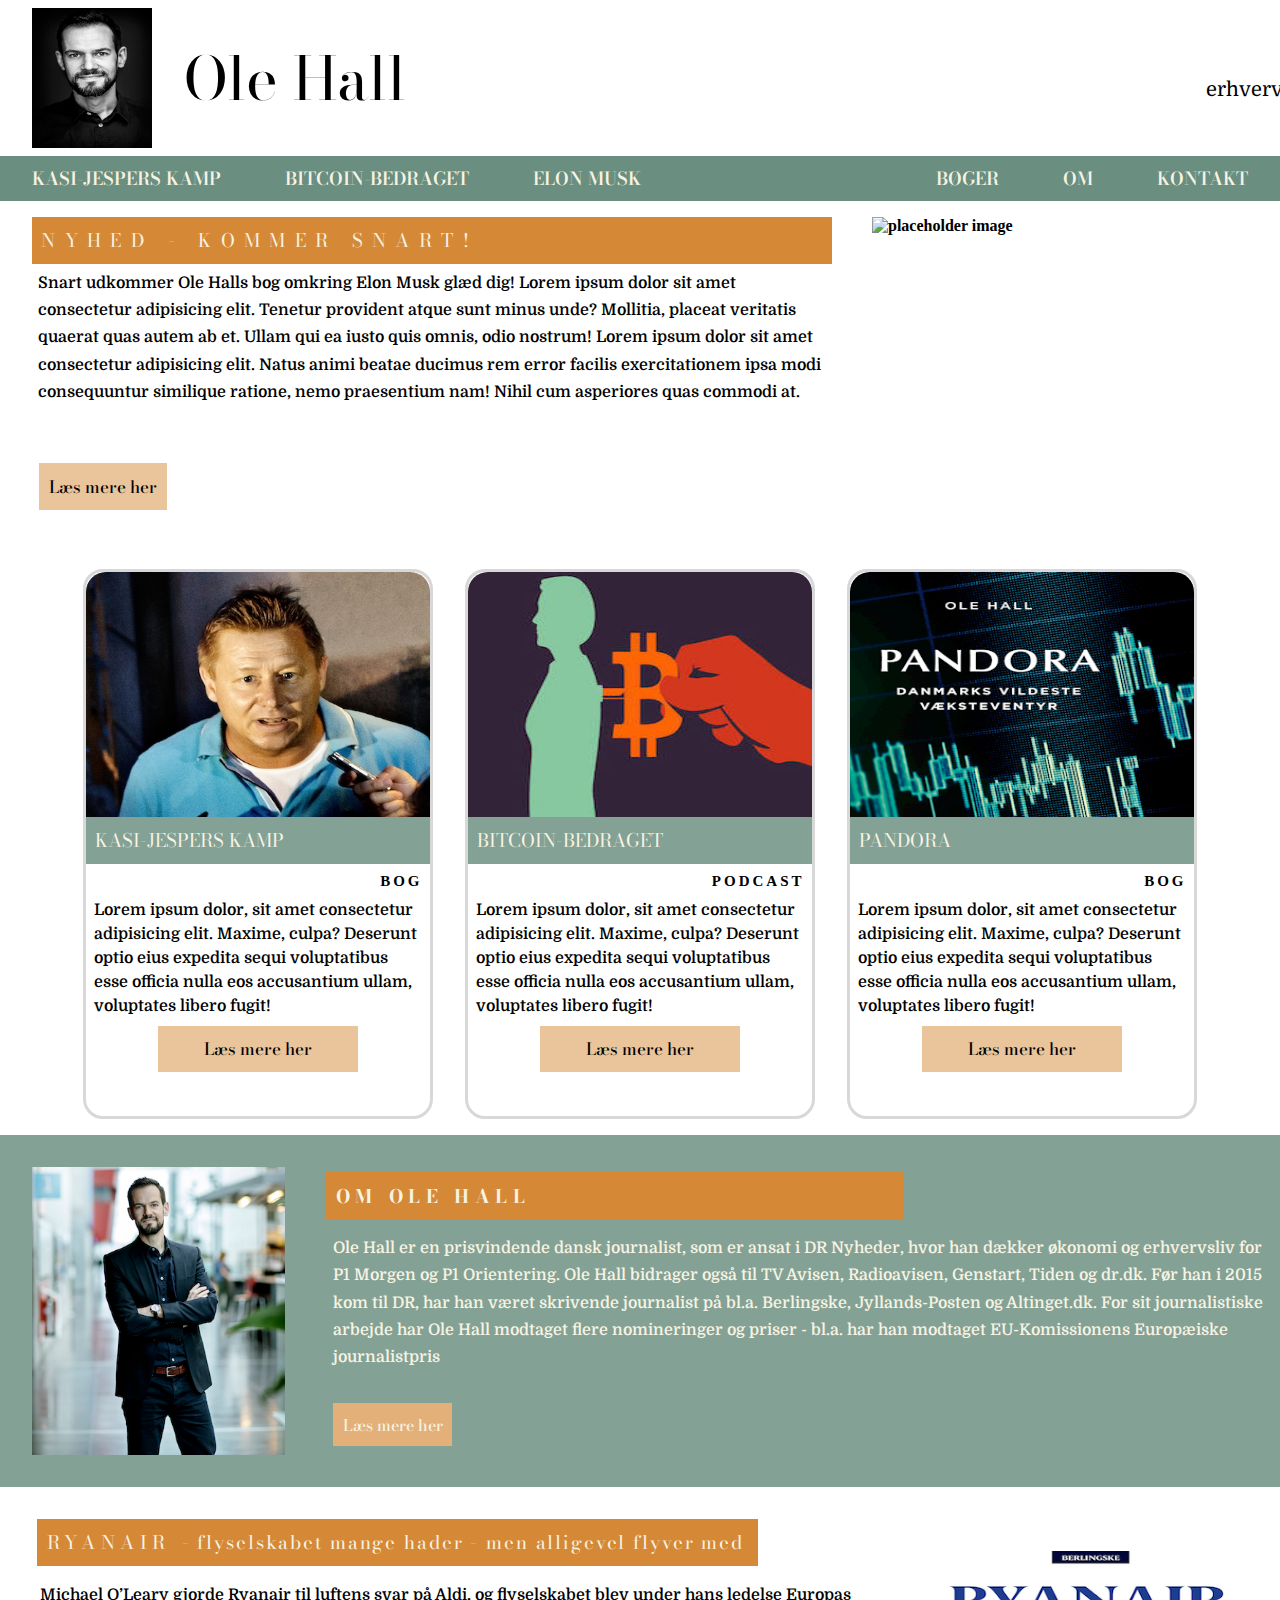
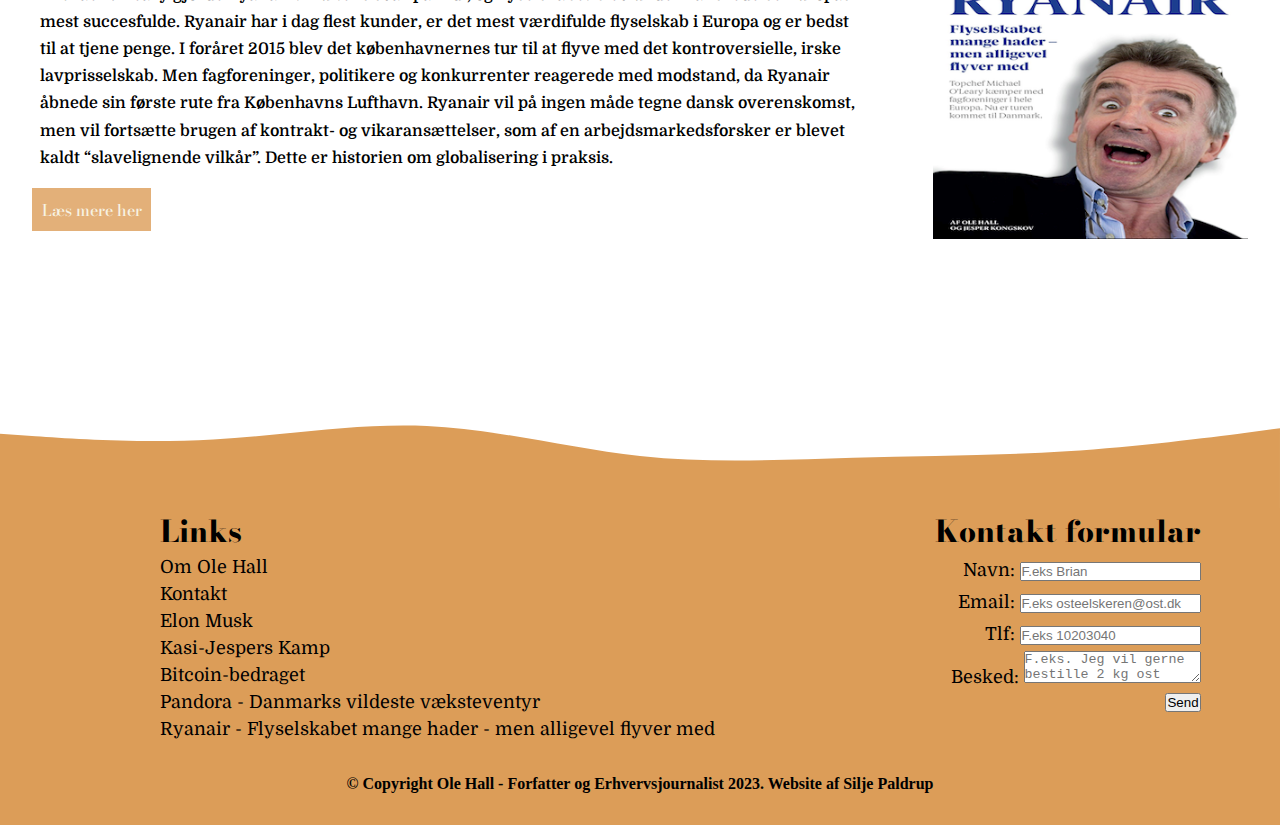
==== index.html @ a4bc0876 "font family + size changed + hover  button changed" ====
<!DOCTYPE html>
<html lang="da">

<head>
    <meta charset="UTF-8">
    <meta http-equiv="X-UA-Compatible" content="IE=edge">
    <meta name="viewport" content="width=device-width, initial-scale=1.0">
    <title>Indie projekt</title>
    <script src="https://kit.fontawesome.com/2946442f60.js" crossorigin="anonymous" defer></script> 
    <link rel="stylesheet" href="style.css">
</head>

<body>
    <header class="siteHeader">
        <div class="siteHeader__containerImg">
            <a href="./index.html" class="siteheader__frontpageLink">
                <img class="siteHeader__img" src="./assets/images/ole+headshot.jpg"
                    alt="Et billede af Ole Hall i sort og hvid">
                <h1 class="siteHeader__title">Ole Hall</h1></a>
            <h2 class="siteHeader__subtext">Forfatter & erhvervsjournalist</h2>
        </div>
        <nav class="primaryNav">
            <menu class="primaryNav__menu">
                <div class="primaryNav__div">
                    <li class="primaryNav__menuItem"><a href="./kasi-jesper.html" class="primaryNav__link">Kasi-Jespers kamp</a></li>
                    <li class="primaryNav__menuItem"><a href="./bitcoin.html" class="primaryNav__link">Bitcoin-bedraget</a></li>
                    <li class="primaryNav__menuItem"><a href="./elon-musk.html" class="primaryNav__link">Elon Musk</a></li>
                </div>
                <div class="primaryNav__div">
                    <li class="primaryNav__menuItem"><a href="./books.html" class="primaryNav__link-right">Bøger</a></li>
                    <li class="primaryNav__menuItem"><a href="./about.html" class="primaryNav__link-right">Om</a></li>
                    <li class="primaryNav__menuItem"><a href="./contact.html" class="primaryNav__link-right">Kontakt</a></li>
                </div>
            </menu>
        </nav>
    </header>
    <main>
        <div class="frontpage__newsSliderContainer">
            <article class="frontpage__news">
                <h3 class="news__title">Nyhed - kommer snart!</h3>
                <p class="news__text">Snart udkommer Ole Halls bog omkring Elon Musk glæd dig!
                    Lorem ipsum dolor sit amet consectetur adipisicing elit. Tenetur provident atque sunt minus unde?
                    Mollitia, placeat veritatis quaerat quas autem ab et. Ullam qui ea iusto quis omnis, odio nostrum!
                    Lorem ipsum dolor sit amet consectetur adipisicing elit. Natus animi beatae ducimus rem error
                    facilis exercitationem ipsa modi consequuntur similique ratione, nemo praesentium nam! Nihil cum
                    asperiores quas commodi at.</p>
                <a href="./elon-musk.html"><button class="news__button">
                        <p>Læs mere her</p>
                    </button></a>
            </article>

            <div class="frontpage__slider">
                <img src="https://placehold.co/520x320" alt="placeholder image">
            </div>
        </div>
        <div class="frontpage__cardsContainer">
            <div class="frontpage__cards">
                <a href="./kasi-jesper.html"><img class="frontpage__cardsImg" src="./assets/images/nycrop-kasi.jpeg"
                    alt="forsiden til bogen Kasi-Jespers kamp"></a>
                <h3 class="frontpage__cardsTitle">Kasi-Jespers kamp</h3>
                <p class="frontpage__cardsType">bog</p>
                <p class="frontpage__cardsText">Lorem ipsum dolor, sit amet consectetur adipisicing elit. Maxime, culpa?
                    Deserunt optio eius expedita sequi voluptatibus esse officia nulla eos accusantium ullam, voluptates
                    libero fugit!</p>
                <a href="./kasi-jesper.html"><button class="cards__button">
                        <p class="cards__buttonText">Læs mere her</p>
                    </button></a>
            </div>
            <div class="frontpage__cards">
                <a href="./bitcoin.html"><img class="frontpage__cardsImg" src="./assets/images/bitcoin-bedraget-full.jpeg"
                    alt="billedegrafik af bitcoin bedraget"></a>
                <h3 class="frontpage__cardsTitle">Bitcoin-bedraget</h3>
                <p class="frontpage__cardsType">podcast</p>
                <p class="frontpage__cardsText">Lorem ipsum dolor, sit amet consectetur adipisicing elit. Maxime, culpa?
                    Deserunt optio eius expedita sequi voluptatibus esse officia nulla eos accusantium ullam, voluptates
                    libero fugit!</p>
                <a href="./bitcoin.html"><button class="cards__button">
                        <p class="cards__buttonText">Læs mere her</p>
                    </button></a>

            </div>
            <div class="frontpage__cards">
                <a href="./pandora.html"><img class="frontpage__cardsImg" src="./assets/images/pandora-cover.png"
                    alt="forsiden til bogen Pandora"></a>
                <h3 class="frontpage__cardsTitle">Pandora </h3>
                <!-- <span class="frontpage__cardsH3--pandora">- Danmarks største
                        væksteventyr</span>  SER MÆRKELIGT UD MED LANG TITEL-->
                <p class="frontpage__cardsType">bog</p>
                <p class="frontpage__cardsText">Lorem ipsum dolor, sit amet consectetur adipisicing elit. Maxime, culpa?
                    Deserunt optio eius expedita sequi voluptatibus esse officia nulla eos accusantium ullam, voluptates
                    libero fugit!</p>
                <a href="./pandora.html"><button class="cards__button">
                        <p class="cards__buttonText">Læs mere her</p>
                    </button></a>
            </div>
        </div>


        <section class="frontpage__heroContainer">
            <img class="hero__img" src="./assets/images/ole-hall-full.jpeg"
                alt="Et billede af Ole Hall stående i DR byen">
            <div class="hero__textContainer">
                <h3 class="frontpage__heroTitle">Om Ole Hall</h3>
                <p class="hero__text">Ole Hall er en prisvindende dansk journalist, som er ansat i DR Nyheder, hvor han
                    dækker økonomi og erhvervsliv for P1 Morgen og P1 Orientering. Ole Hall bidrager også til TV Avisen,
                    Radioavisen, Genstart, Tiden og dr.dk. Før han i 2015 kom til DR, har han været skrivende journalist
                    på bl.a. Berlingske, Jyllands-Posten og Altinget.dk. For sit journalistiske arbejde har Ole Hall
                    modtaget flere nomineringer og priser - bl.a. har han modtaget EU-Komissionens Europæiske
                    journalistpris
                </p>
                <a href="./about.html"><button class="hero__button">
                        <p class="hero__buttonText">Læs mere her</p>
                    </button></a>
            </div>
        </section>
        <section class="frontpage__heroContainerLast">
            <div class="hero__textContainer">
                <h3 class="frontpage__heroTitleLast">Ryanair
                    <span class="frontpage__heroTitleLast--size">- Flyselskabet mange hader - men alligevel flyver
                        med</span>
                </h3>
                <p class="hero__textLast">Michael O’Leary gjorde Ryanair til luftens svar på Aldi, og flyselskabet blev
                    under hans ledelse Europas mest succesfulde. Ryanair har i dag flest kunder, er det mest værdifulde
                    flyselskab i Europa og er bedst til at tjene penge. I foråret 2015 blev det københavnernes tur til
                    at flyve med det kontroversielle, irske lavprisselskab. Men fagforeninger, politikere og
                    konkurrenter reagerede med modstand, da Ryanair åbnede sin første rute fra Københavns Lufthavn.
                    Ryanair vil på ingen måde tegne dansk overenskomst, men vil fortsætte brugen af kontrakt- og
                    vikaransættelser, som af en arbejdsmarkedsforsker er blevet kaldt “slavelignende vilkår”. Dette er
                    historien om globalisering i praksis.
                </p>
                <a href="./ryanair.html"><button class="hero__buttonLast">
                        <p class="hero__buttonText">Læs mere her</p>
                    </button></a>
            </div>
            <img class="hero__img" src="./assets/images/ryanair-cover.png" alt="cover af bogen omkring Ryanair">
        </section>
    </main>

    <footer>
        <img class="footer__svg" src="./assets/images/footer-wave.svg" alt="bølgende farve der går ned i footeren">
        <div class="footer__container">
            <menu class="footer__menu">
                <h3 class="footer__linksTitle">Links</h3>
                <li class="footer__links"><a href="./about.html">Om Ole Hall</a></li>
                <li class="footer__links"><a href="./contact.html">Kontakt</a></li>
                <li class="footer__links"><a href="./elon-musk.html">Elon Musk</a></li>
                <li class="footer__links"><a href="./kasi-jesper.html">Kasi-Jespers Kamp</a></li>
                <li class="footer__links"><a href="./bitcoin.html">Bitcoin-bedraget</a></li>
                <li class="footer__links"><a href="./pandora.html">Pandora - Danmarks vildeste væksteventyr</a></li>
                <li class="footer__links"><a href="./ryanair.html">Ryanair - Flyselskabet mange hader - men alligevel flyver med</a>
                </li>
            </menu>
            <div class="footer__socials">
                <a href="https://dk.linkedin.com/in/olehall"><i class="fa-brands fa-linkedin" style="color: #000000;"></i></a>
                <a href="https://twitter.com/olehall?s=20"><i class="fa-brands fa-square-twitter" style="color: #000000;"></i></a>
            </div>

            <div class="footer__contactContainer">
            <h3 class="footer__contactTitle">Kontakt formular</h3>
            <form class="footer__form" action="./tak.html" novalidate>
                <div class="form__field">
                    <label class="input__label">Navn:
                        <input id="inputName" class="form__input" type="text" name="navn" placeholder="F.eks Brian"
                            required>
                    </label>
                    <span class="form__message"></span>
                </div>
                <div class="form__field">
                    <label class="input__label">Email:
                        <input id="inputEmail" class="form__input" type="email" name="email"
                            placeholder="F.eks osteelskeren@ost.dk" required>
                    </label>
                    <span class="form__message"></span>
                </div>
                <div class="form__field">
                    <label class="input__label">Tlf:
                        <input id="inputNumber" class="form__input" type="tel" name="tlf" placeholder="F.eks 10203040"
                            required>
                    </label>
                    <span class="form__message"></span>

                </div>
                <div class="form__field">
                    <label class="input__label">Besked:
                        <textarea class="form__input" placeholder="F.eks. Jeg vil gerne bestille 2 kg ost"
                            required></textarea>
                    </label>
                    <span class="form__message"></span>
                </div>
                <div class="form__submit">
                    <button class="form__submitButton" type="submit">Send</button>
                </div>
            </form>
        </div>
    </div>
        <p class="footer__copyright">© Copyright Ole Hall - Forfatter og Erhvervsjournalist 2023.
            Website af Silje Paldrup</p>
    </footer>

</body>

</html>
---- style.css ----
/* stylesheets */
@import url("./assets/css/variables.css");
@import url("./assets/css/header.css");
@import url("./assets/css/news.css");
@import url("./assets/css/slider.css");
@import url("./assets/css/cards.css");
@import url("./assets/css/hero.css");
@import url("./assets/css/footer.css");
@import url("./assets/css/bitcoin.css");
@import url("./assets/css/kasijesper.css");
@import url("./assets/css/elonmusk.css");
@import url("./assets/css/books.css");
@import url("./assets/css/pandora.css");
@import url("./assets/css/ryanair.css");
/* fonts */
@import url('https://fonts.googleapis.com/css2?family=Bodoni+Moda:ital,wght@0,400;0,500;0,600;0,700;0,800;0,900;1,400;1,500;1,600;1,700;1,800;1,900&family=Domine:wght@400;500;600;700&display=swap');
@import url('https://fonts.cdnfonts.com/css/trade-gothic-lt-std');
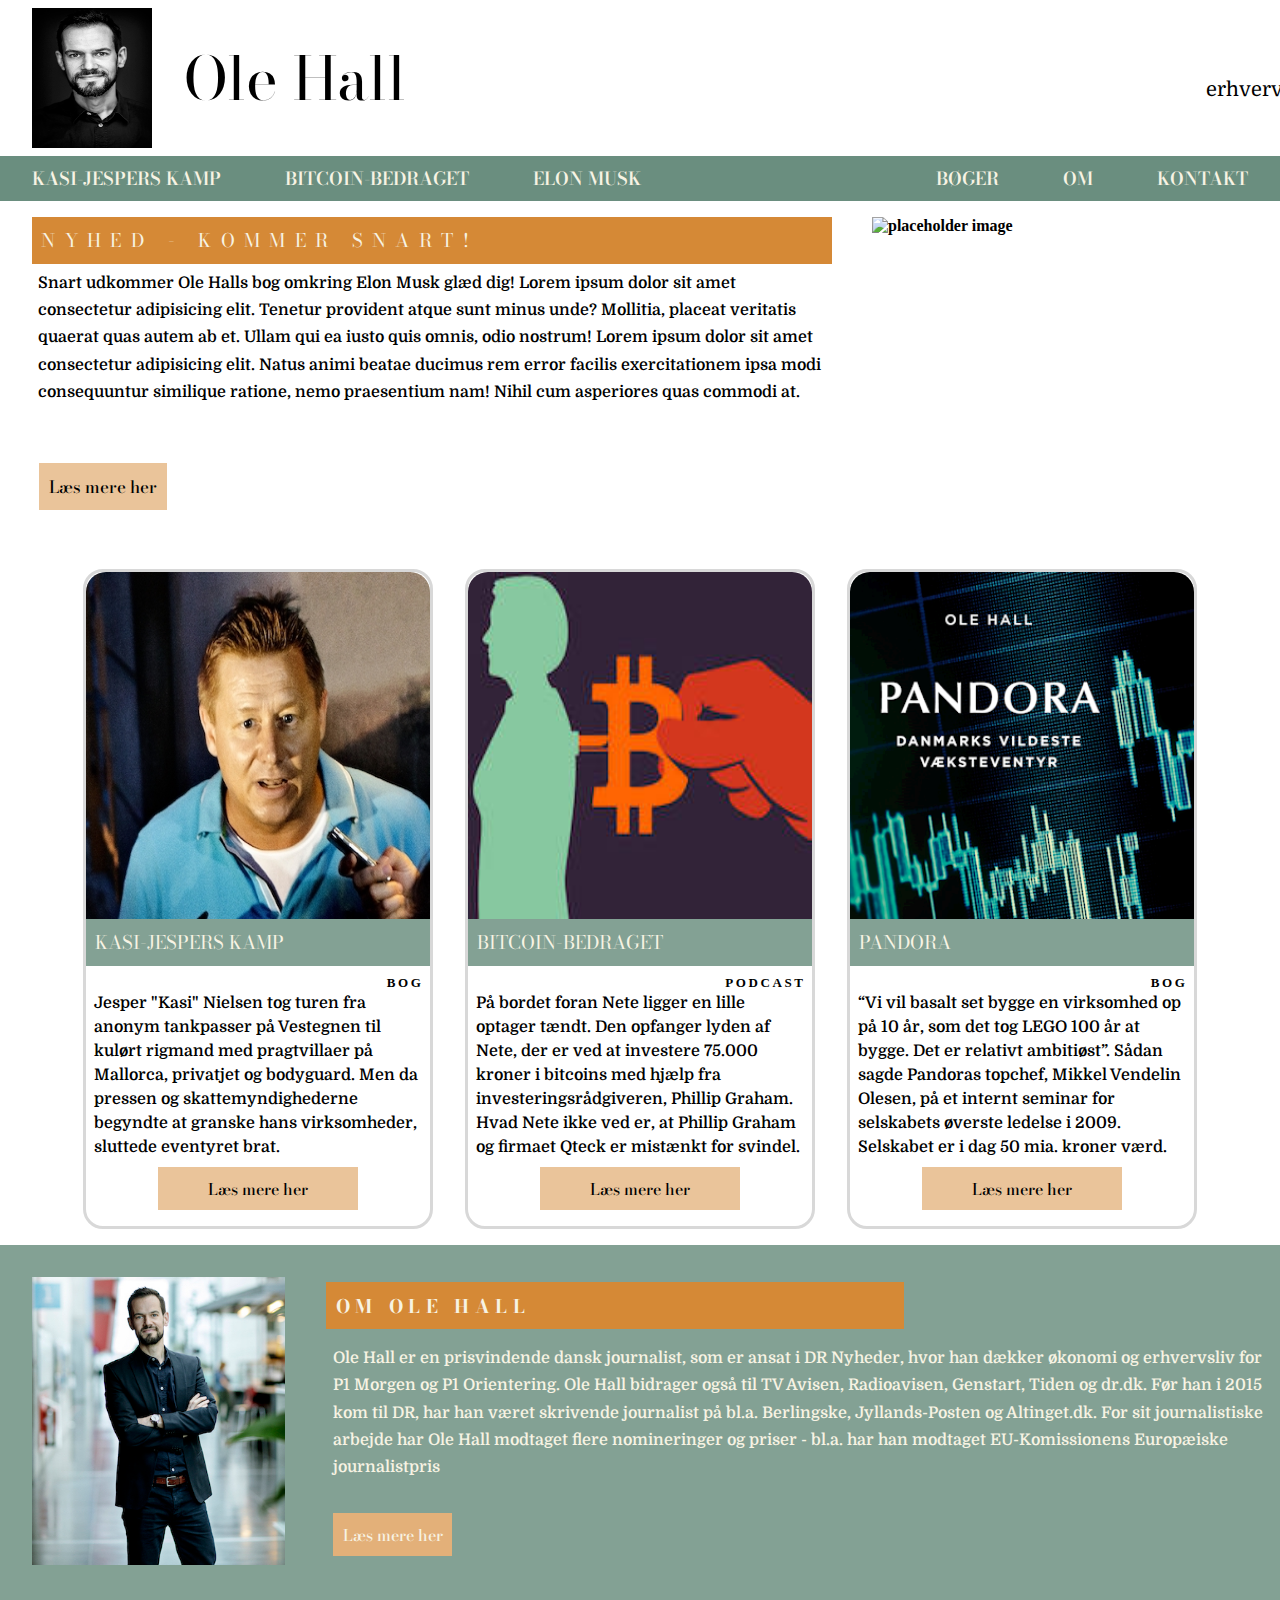
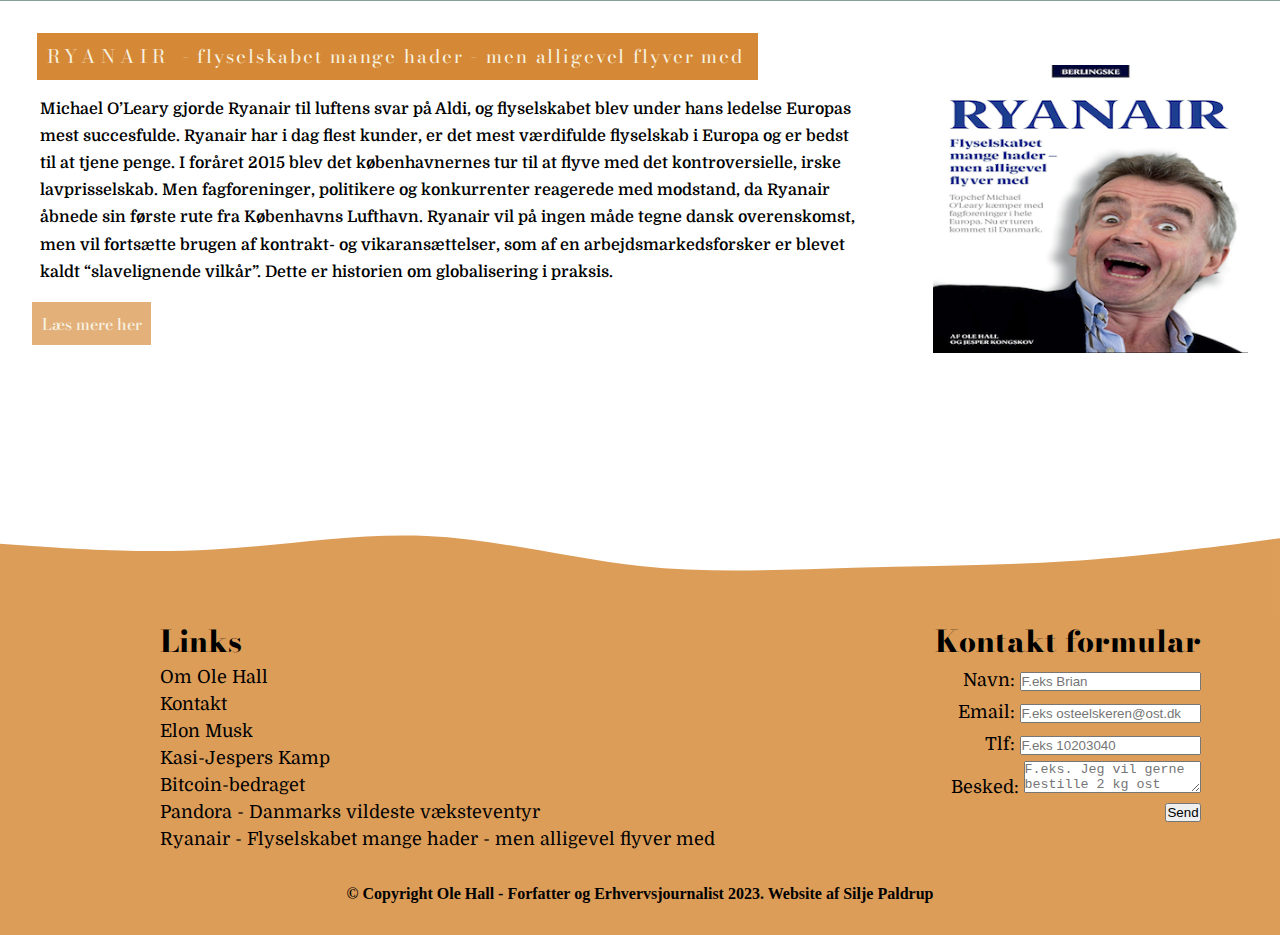
==== commit 52445f72: "image links fixed + btn fixed + style continuity" ====
--- a/index.html
+++ b/index.html
@@ -59,24 +59,24 @@
                     alt="forsiden til bogen Kasi-Jespers kamp"></a>
                 <h3 class="frontpage__cardsTitle">Kasi-Jespers kamp</h3>
                 <p class="frontpage__cardsType">bog</p>
-                <p class="frontpage__cardsText">Lorem ipsum dolor, sit amet consectetur adipisicing elit. Maxime, culpa?
-                    Deserunt optio eius expedita sequi voluptatibus esse officia nulla eos accusantium ullam, voluptates
-                    libero fugit!</p>
+                <p class="frontpage__cardsText">Jesper "Kasi" Nielsen tog turen fra anonym tankpasser på Vestegnen til kulørt rigmand med pragtvillaer på Mallorca, privatjet og bodyguard. Men da pressen og skattemyndighederne begyndte at granske hans virksomheder, sluttede eventyret brat. </p>
+                <div class="frontpage__cardsButtonContainer">
                 <a href="./kasi-jesper.html"><button class="cards__button">
                         <p class="cards__buttonText">Læs mere her</p>
                     </button></a>
+                </div>
             </div>
             <div class="frontpage__cards">
-                <a href="./bitcoin.html"><img class="frontpage__cardsImg" src="./assets/images/bitcoin-bedraget-full.jpeg"
+                <a href="./bitcoin.html"><img class="frontpage__cardsImg" src="./assets/images/bitcoin-full.jpeg"
                     alt="billedegrafik af bitcoin bedraget"></a>
                 <h3 class="frontpage__cardsTitle">Bitcoin-bedraget</h3>
                 <p class="frontpage__cardsType">podcast</p>
-                <p class="frontpage__cardsText">Lorem ipsum dolor, sit amet consectetur adipisicing elit. Maxime, culpa?
-                    Deserunt optio eius expedita sequi voluptatibus esse officia nulla eos accusantium ullam, voluptates
-                    libero fugit!</p>
+                <p class="frontpage__cardsText">På bordet foran Nete ligger en lille optager tændt. Den opfanger lyden af Nete, der er ved at investere 75.000 kroner i bitcoins med hjælp fra investeringsrådgiveren, Phillip Graham. Hvad Nete ikke ved er, at Phillip Graham og firmaet Qteck er mistænkt for svindel.</p>
+                <div class="frontpage__cardsButtonContainer">
                 <a href="./bitcoin.html"><button class="cards__button">
                         <p class="cards__buttonText">Læs mere her</p>
                     </button></a>
+                </div>
 
             </div>
             <div class="frontpage__cards">
@@ -86,19 +86,19 @@
                 <!-- <span class="frontpage__cardsH3--pandora">- Danmarks største
                         væksteventyr</span>  SER MÆRKELIGT UD MED LANG TITEL-->
                 <p class="frontpage__cardsType">bog</p>
-                <p class="frontpage__cardsText">Lorem ipsum dolor, sit amet consectetur adipisicing elit. Maxime, culpa?
-                    Deserunt optio eius expedita sequi voluptatibus esse officia nulla eos accusantium ullam, voluptates
-                    libero fugit!</p>
+                <p class="frontpage__cardsText">“Vi vil basalt set bygge en virksomhed op på 10 år, som det tog LEGO 100 år at bygge. Det er relativt ambitiøst”. Sådan sagde Pandoras topchef, Mikkel Vendelin Olesen, på et internt seminar for selskabets øverste ledelse i 2009. Selskabet er i dag 50 mia. kroner værd.</p>
+                <div class="frontpage__cardsButtonContainer">
                 <a href="./pandora.html"><button class="cards__button">
                         <p class="cards__buttonText">Læs mere her</p>
                     </button></a>
+                </div>
             </div>
         </div>
 
 
         <section class="frontpage__heroContainer">
-            <img class="hero__img" src="./assets/images/ole-hall-full.jpeg"
-                alt="Et billede af Ole Hall stående i DR byen">
+            <a href="./about.html"><img class="hero__img" src="./assets/images/ole-hall-full.jpeg"
+                alt="Et billede af Ole Hall stående i DR byen"></a>
             <div class="hero__textContainer">
                 <h3 class="frontpage__heroTitle">Om Ole Hall</h3>
                 <p class="hero__text">Ole Hall er en prisvindende dansk journalist, som er ansat i DR Nyheder, hvor han
@@ -132,7 +132,7 @@
                         <p class="hero__buttonText">Læs mere her</p>
                     </button></a>
             </div>
-            <img class="hero__img" src="./assets/images/ryanair-cover.png" alt="cover af bogen omkring Ryanair">
+           <a href="./ryanair.html"> <img class="hero__img" src="./assets/images/ryanair-cover.png" alt="cover af bogen omkring Ryanair"></a>
         </section>
     </main>
 
--- a/style.css
+++ b/style.css
@@ -12,6 +12,7 @@
 @import url("./assets/css/books.css");
 @import url("./assets/css/pandora.css");
 @import url("./assets/css/ryanair.css");
+@import url("./assets/css/about.css");
 /* fonts */
 @import url('https://fonts.googleapis.com/css2?family=Bodoni+Moda:ital,wght@0,400;0,500;0,600;0,700;0,800;0,900;1,400;1,500;1,600;1,700;1,800;1,900&family=Domine:wght@400;500;600;700&display=swap');
 @import url('https://fonts.cdnfonts.com/css/trade-gothic-lt-std');
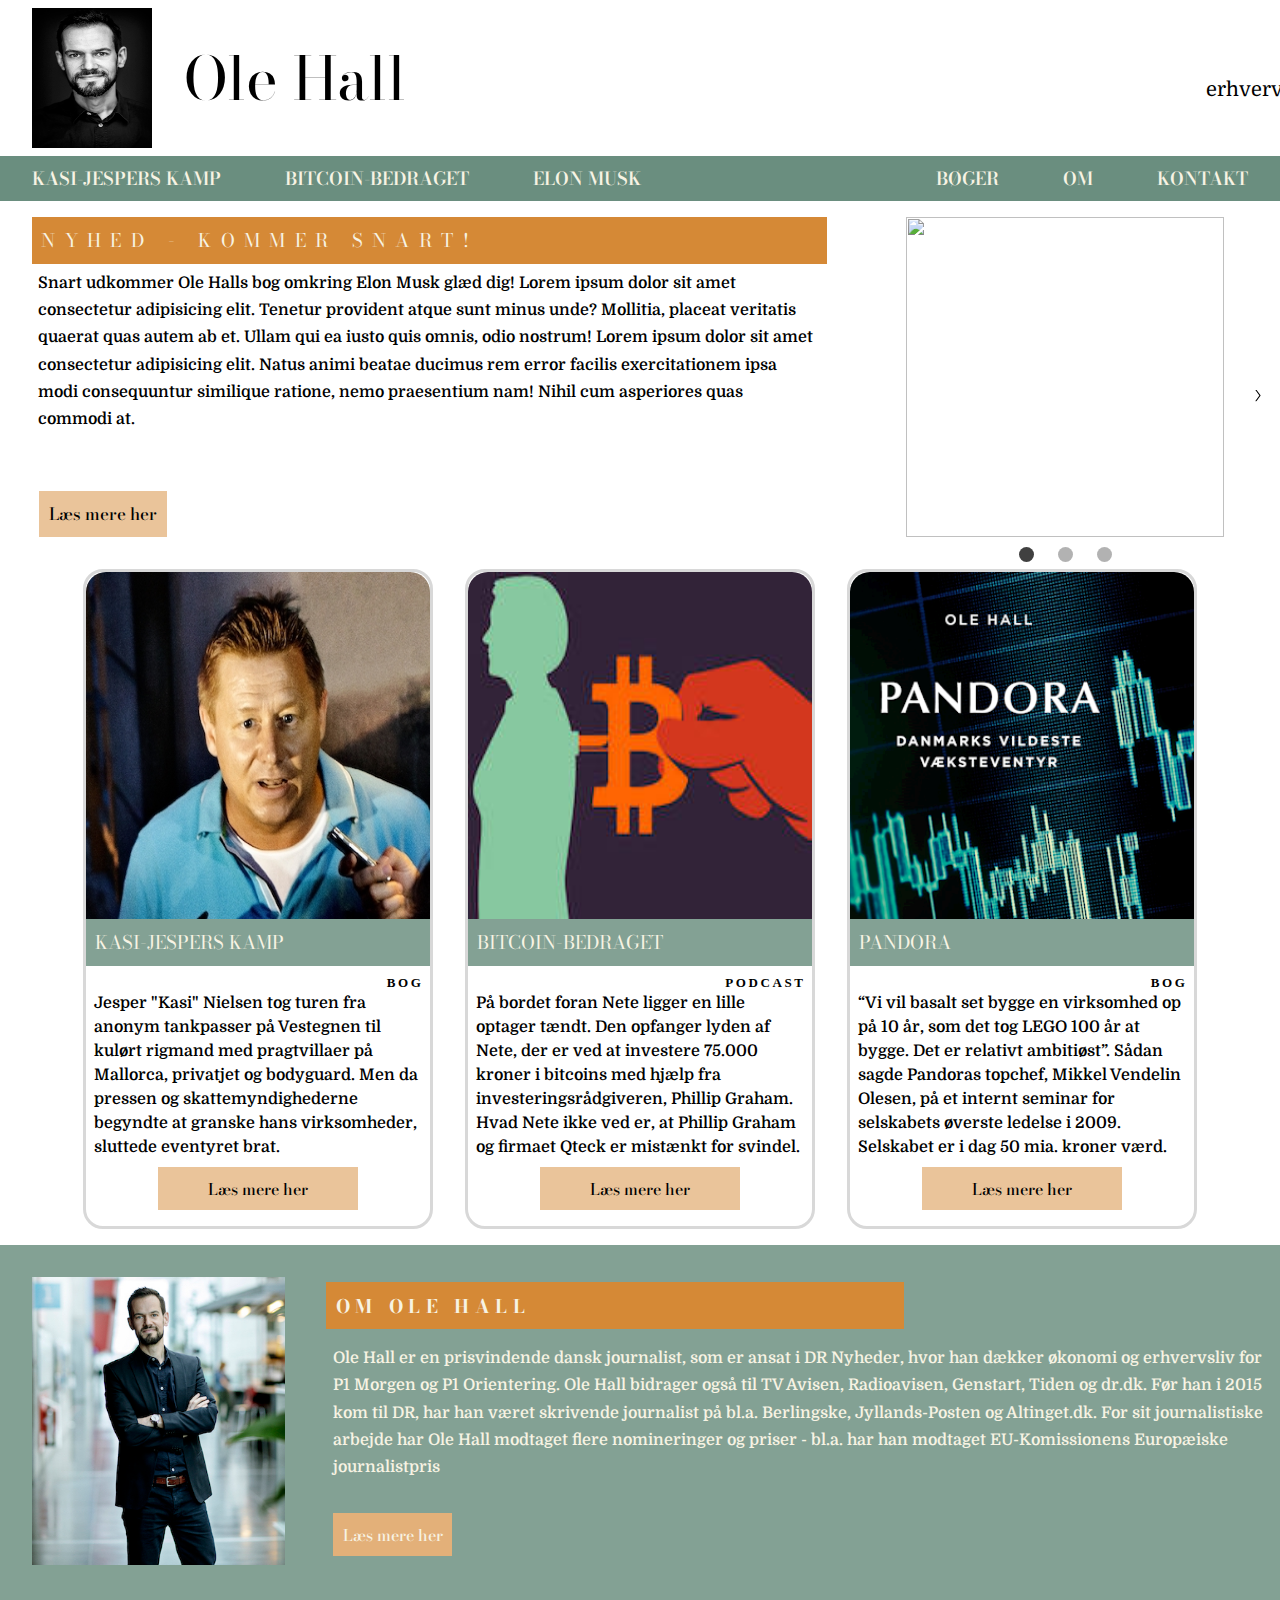
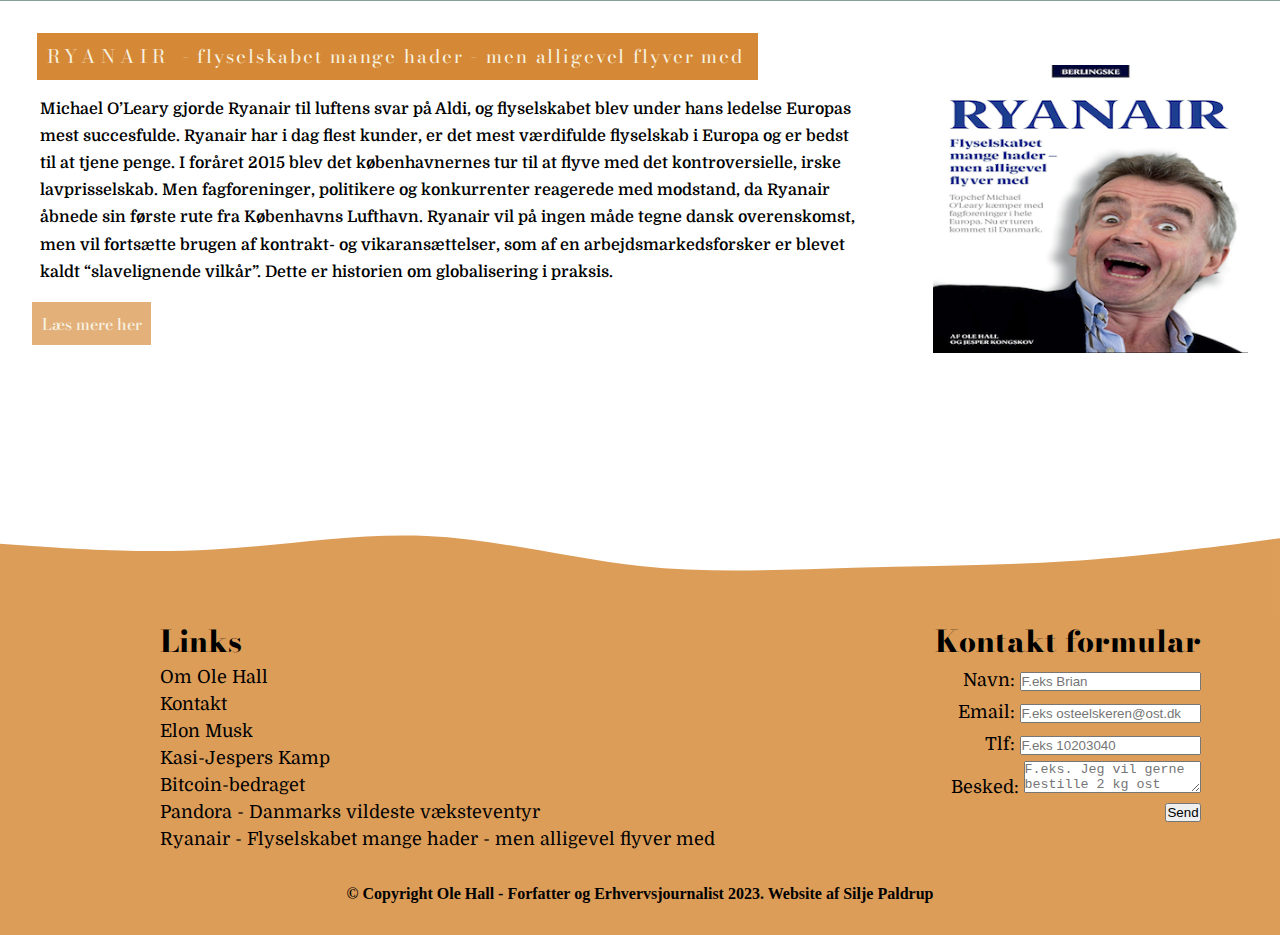
==== commit dbea444a: "slider add + contact form start js" ====
--- a/index.html
+++ b/index.html
@@ -50,7 +50,34 @@
             </article>
 
             <div class="frontpage__slider">
-                <img src="https://placehold.co/520x320" alt="placeholder image">
+                <div class="carousel">
+                    <button class="carousel__button carousel__button--left is-hidden" >
+                        <img src="./assets/images/left.svg" alt="">
+                    </button>
+                    <div class="carousel__track-container">
+                        <ul class="carousel__track">
+                            <li class="carousel__slide current-slide" >
+                                <img class="carousel__image" src="./assets/images/ole-hall-slider1.jpeg" alt="">
+                            </li>
+                            <li class="carousel__slide">
+                                <img class="carousel__image" src="./assets/images/ole-hall-slider2.jpeg" alt="">
+                            </li>
+                            <li class="carousel__slide">
+                                <img class="carousel__image" src="./assets/images/ole-hall-slider3.jpeg" alt="">
+                            </li>
+                        </ul>
+                    </div>
+                    <button class="carousel__button carousel__button--right">
+                        <img src="./assets/images/right.svg" alt="">
+                    </button>
+            
+            
+                    <div class="carousel__nav">
+                        <button class="carousel__indicator current-slide"></button>
+                        <button class="carousel__indicator"></button>
+                        <button class="carousel__indicator"></button>
+                    </div>
+                </div>
             </div>
         </div>
         <div class="frontpage__cardsContainer">
@@ -196,7 +223,7 @@
         <p class="footer__copyright">© Copyright Ole Hall - Forfatter og Erhvervsjournalist 2023.
             Website af Silje Paldrup</p>
     </footer>
-
+<script src="./assets/script/slider.js" defer></script>
+<script src="./assets/script/contact.js" defer></script>
 </body>
-
 </html>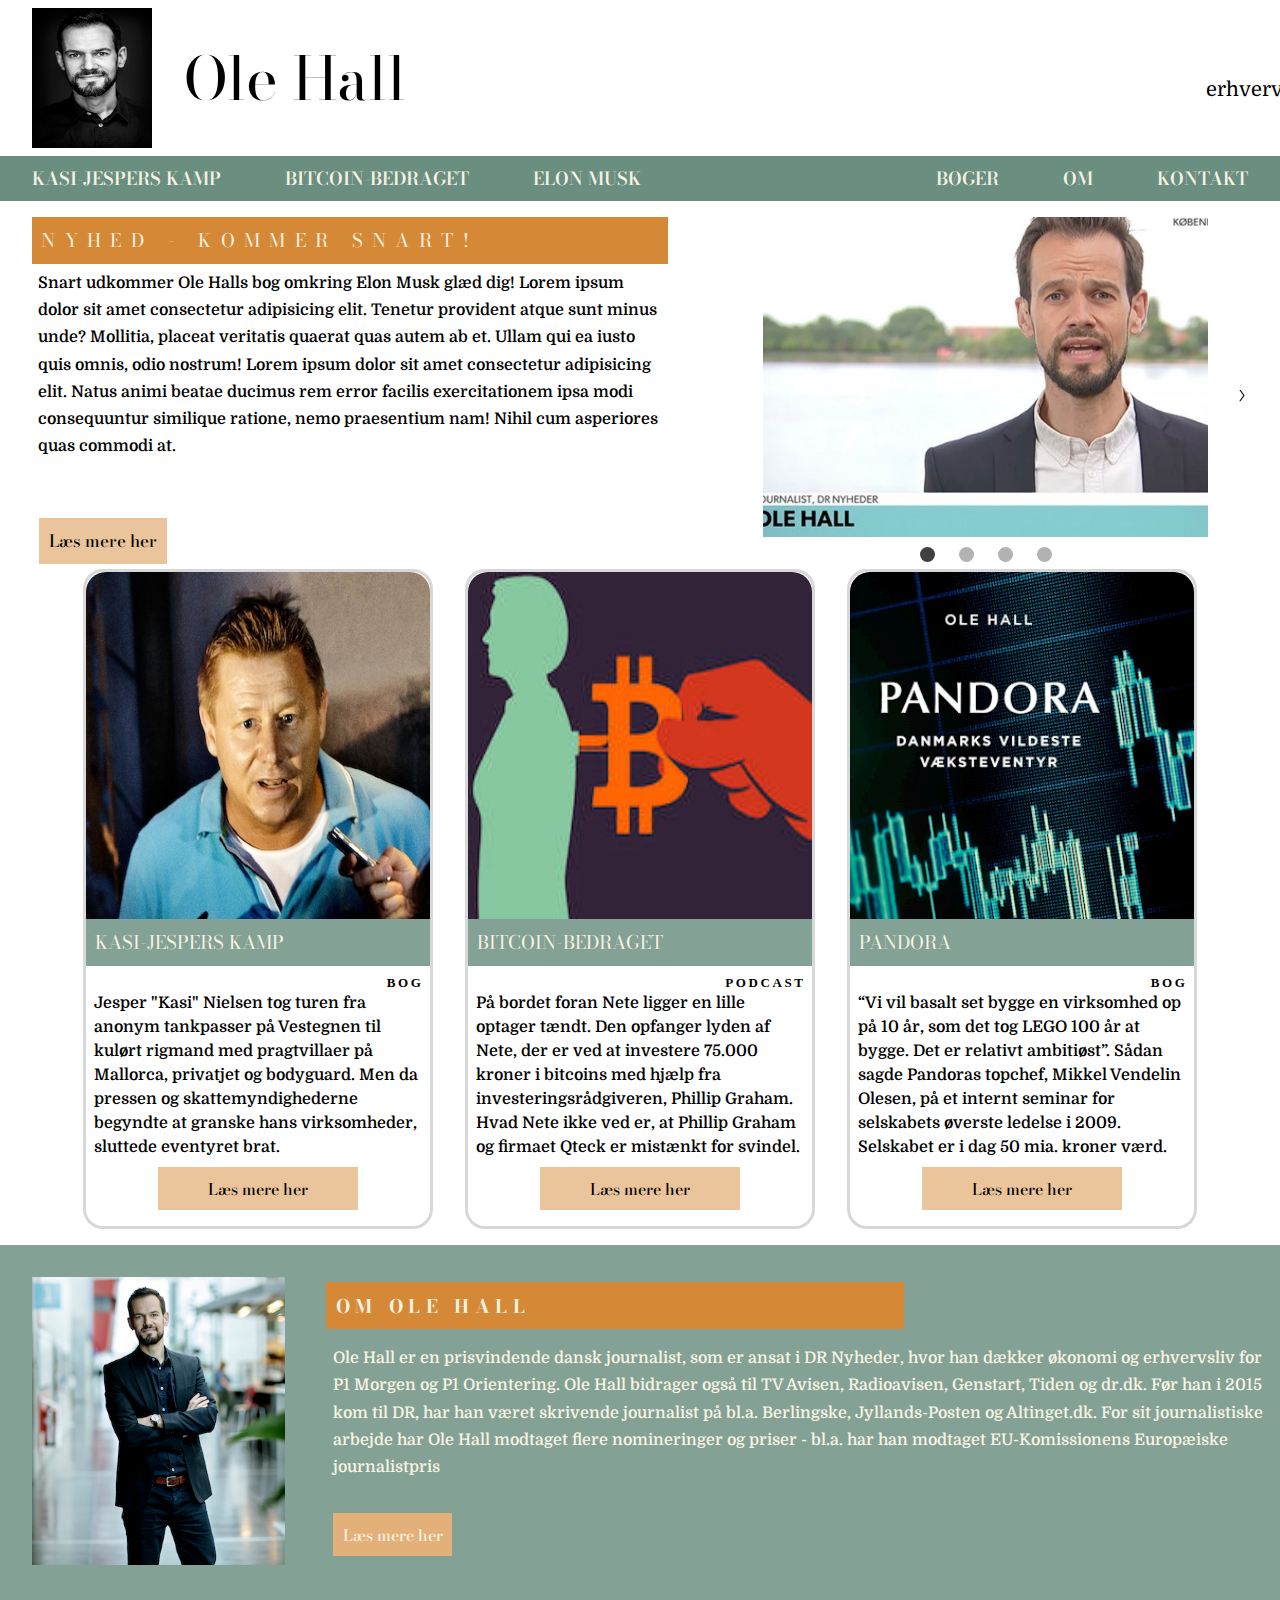
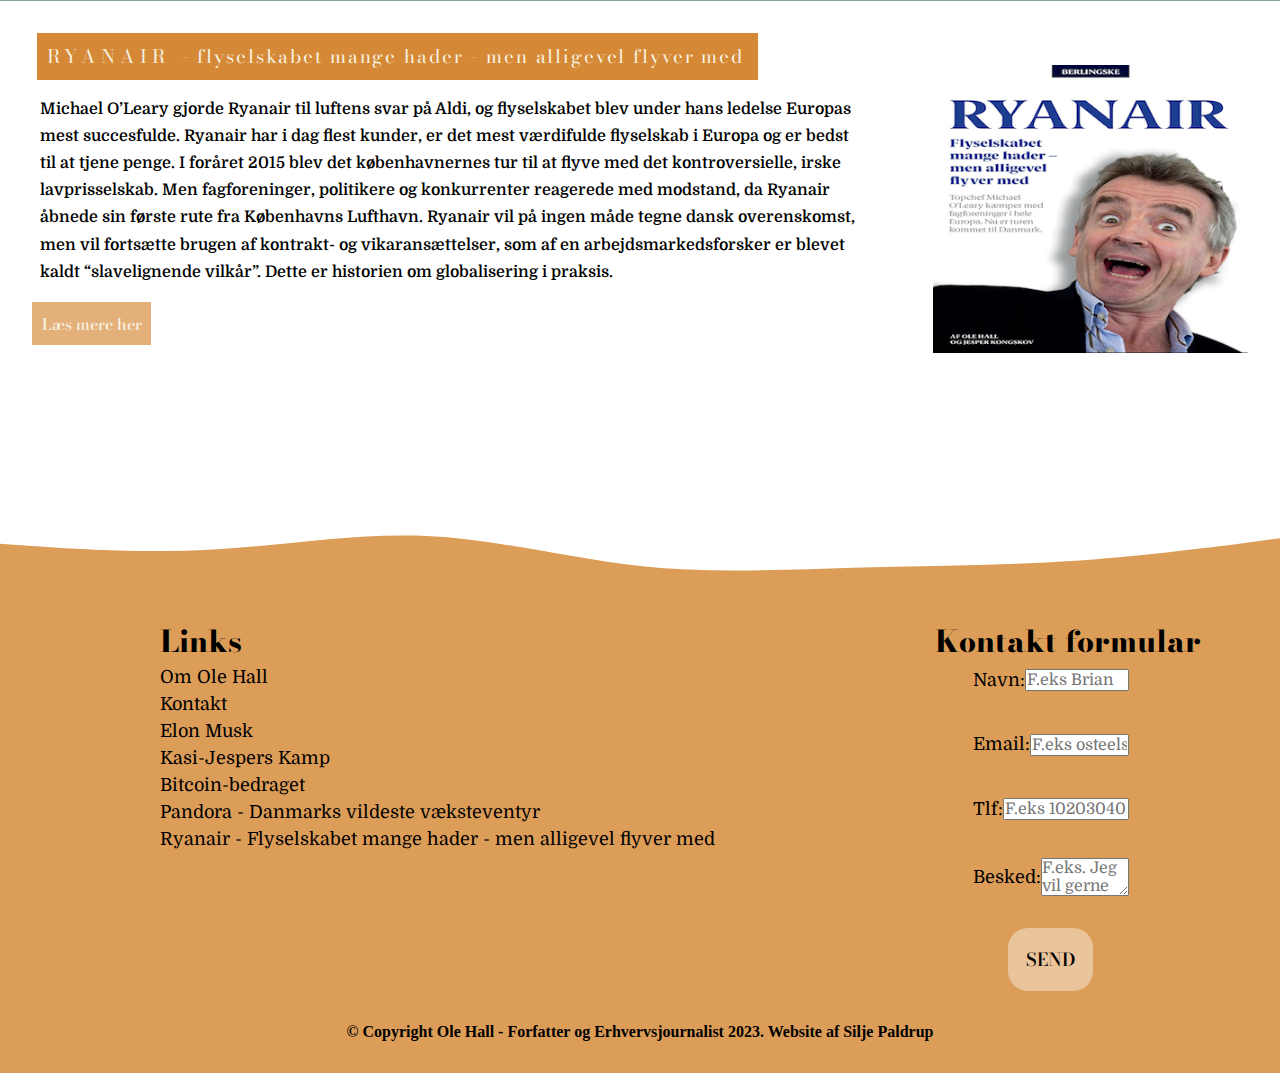
==== commit 3d3405e3: "finish slider + start contact page" ====
--- a/index.html
+++ b/index.html
@@ -57,13 +57,16 @@
                     <div class="carousel__track-container">
                         <ul class="carousel__track">
                             <li class="carousel__slide current-slide" >
-                                <img class="carousel__image" src="./assets/images/ole-hall-slider1.jpeg" alt="">
+                                <img class="carousel__image" src="./assets/images/ole-slider1.jpeg" alt="">
                             </li>
                             <li class="carousel__slide">
-                                <img class="carousel__image" src="./assets/images/ole-hall-slider2.jpeg" alt="">
+                                <img class="carousel__image" src="./assets/images/ole-slider3.jpeg" alt="">
                             </li>
                             <li class="carousel__slide">
-                                <img class="carousel__image" src="./assets/images/ole-hall-slider3.jpeg" alt="">
+                                <img class="carousel__image" src="./assets/images/ole-slider2.jpeg" alt="">
+                            </li>
+                            <li class="carousel__slide">
+                                <img class="carousel__image" src="./assets/images/ole-slider4.jpeg" alt="">
                             </li>
                         </ul>
                     </div>
@@ -74,6 +77,7 @@
             
                     <div class="carousel__nav">
                         <button class="carousel__indicator current-slide"></button>
+                        <button class="carousel__indicator"></button>
                         <button class="carousel__indicator"></button>
                         <button class="carousel__indicator"></button>
                     </div>
--- a/style.css
+++ b/style.css
@@ -13,6 +13,7 @@
 @import url("./assets/css/pandora.css");
 @import url("./assets/css/ryanair.css");
 @import url("./assets/css/about.css");
+@import url("./assets/css/contact.css");
 /* fonts */
 @import url('https://fonts.googleapis.com/css2?family=Bodoni+Moda:ital,wght@0,400;0,500;0,600;0,700;0,800;0,900;1,400;1,500;1,600;1,700;1,800;1,900&family=Domine:wght@400;500;600;700&display=swap');
 @import url('https://fonts.cdnfonts.com/css/trade-gothic-lt-std');
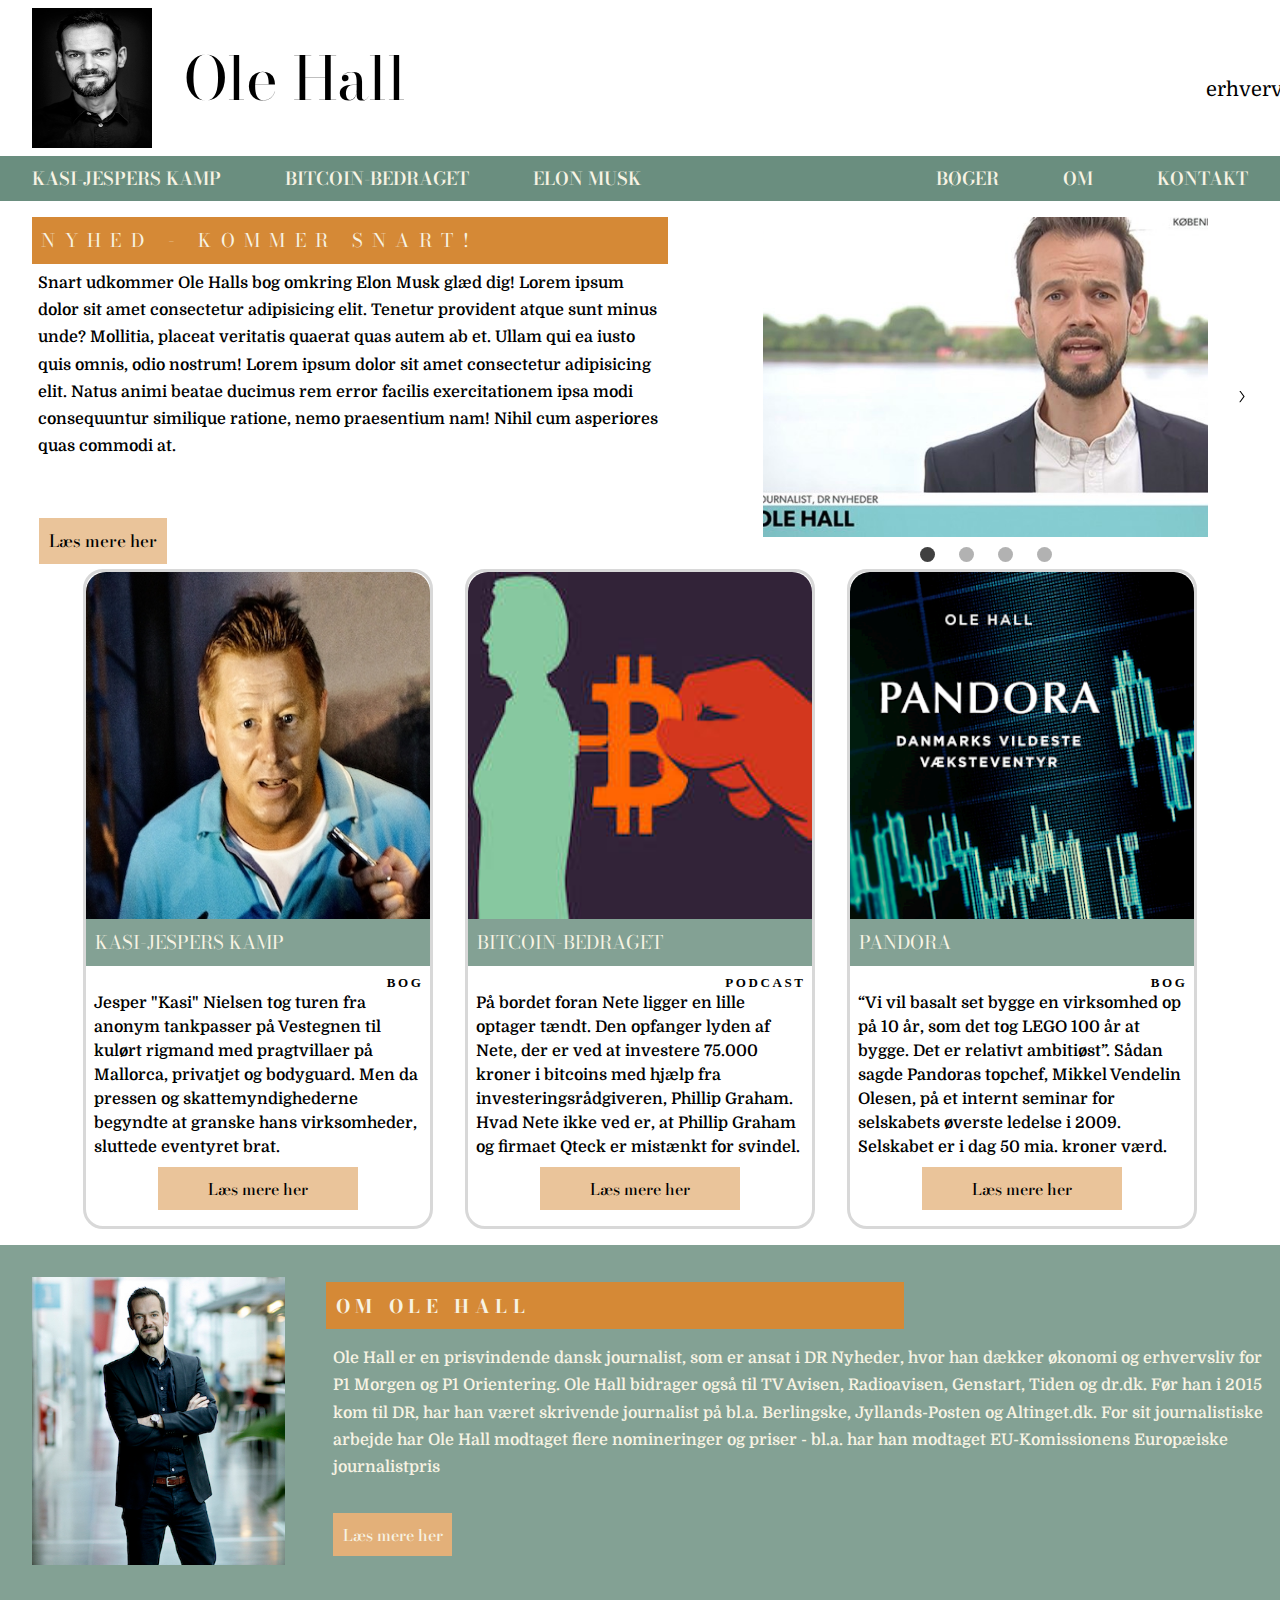
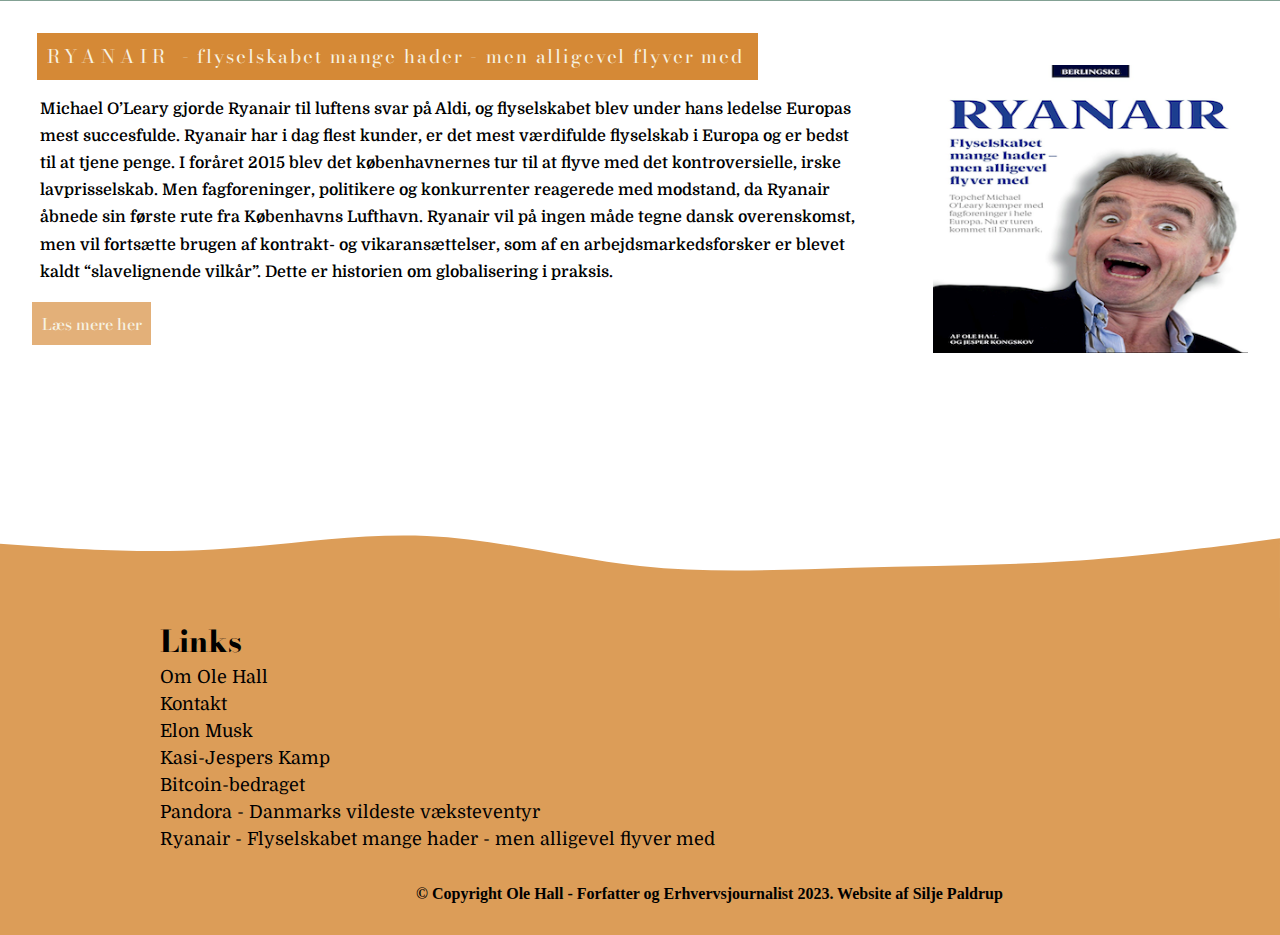
==== commit 9532d59f: "remove contact form from footer + make js work" ====
--- a/index.html
+++ b/index.html
@@ -6,7 +6,7 @@
     <meta http-equiv="X-UA-Compatible" content="IE=edge">
     <meta name="viewport" content="width=device-width, initial-scale=1.0">
     <title>Indie projekt</title>
-    <script src="https://kit.fontawesome.com/2946442f60.js" crossorigin="anonymous" defer></script> 
+    <script src="https://kit.fontawesome.com/2946442f60.js" crossorigin="anonymous" defer></script>
     <link rel="stylesheet" href="style.css">
 </head>
 
@@ -16,20 +16,26 @@
             <a href="./index.html" class="siteheader__frontpageLink">
                 <img class="siteHeader__img" src="./assets/images/ole+headshot.jpg"
                     alt="Et billede af Ole Hall i sort og hvid">
-                <h1 class="siteHeader__title">Ole Hall</h1></a>
+                <h1 class="siteHeader__title">Ole Hall</h1>
+            </a>
             <h2 class="siteHeader__subtext">Forfatter & erhvervsjournalist</h2>
         </div>
         <nav class="primaryNav">
             <menu class="primaryNav__menu">
                 <div class="primaryNav__div">
-                    <li class="primaryNav__menuItem"><a href="./kasi-jesper.html" class="primaryNav__link">Kasi-Jespers kamp</a></li>
-                    <li class="primaryNav__menuItem"><a href="./bitcoin.html" class="primaryNav__link">Bitcoin-bedraget</a></li>
-                    <li class="primaryNav__menuItem"><a href="./elon-musk.html" class="primaryNav__link">Elon Musk</a></li>
+                    <li class="primaryNav__menuItem"><a href="./kasi-jesper.html" class="primaryNav__link">Kasi-Jespers
+                            kamp</a></li>
+                    <li class="primaryNav__menuItem"><a href="./bitcoin.html"
+                            class="primaryNav__link">Bitcoin-bedraget</a></li>
+                    <li class="primaryNav__menuItem"><a href="./elon-musk.html" class="primaryNav__link">Elon Musk</a>
+                    </li>
                 </div>
                 <div class="primaryNav__div">
-                    <li class="primaryNav__menuItem"><a href="./books.html" class="primaryNav__link-right">Bøger</a></li>
+                    <li class="primaryNav__menuItem"><a href="./books.html" class="primaryNav__link-right">Bøger</a>
+                    </li>
                     <li class="primaryNav__menuItem"><a href="./about.html" class="primaryNav__link-right">Om</a></li>
-                    <li class="primaryNav__menuItem"><a href="./contact.html" class="primaryNav__link-right">Kontakt</a></li>
+                    <li class="primaryNav__menuItem"><a href="./contact.html" class="primaryNav__link-right">Kontakt</a>
+                    </li>
                 </div>
             </menu>
         </nav>
@@ -51,12 +57,12 @@
 
             <div class="frontpage__slider">
                 <div class="carousel">
-                    <button class="carousel__button carousel__button--left is-hidden" >
+                    <button class="carousel__button carousel__button--left is-hidden">
                         <img src="./assets/images/left.svg" alt="">
                     </button>
                     <div class="carousel__track-container">
                         <ul class="carousel__track">
-                            <li class="carousel__slide current-slide" >
+                            <li class="carousel__slide current-slide">
                                 <img class="carousel__image" src="./assets/images/ole-slider1.jpeg" alt="">
                             </li>
                             <li class="carousel__slide">
@@ -73,8 +79,8 @@
                     <button class="carousel__button carousel__button--right">
                         <img src="./assets/images/right.svg" alt="">
                     </button>
-            
-            
+
+
                     <div class="carousel__nav">
                         <button class="carousel__indicator current-slide"></button>
                         <button class="carousel__indicator"></button>
@@ -87,41 +93,48 @@
         <div class="frontpage__cardsContainer">
             <div class="frontpage__cards">
                 <a href="./kasi-jesper.html"><img class="frontpage__cardsImg" src="./assets/images/nycrop-kasi.jpeg"
-                    alt="forsiden til bogen Kasi-Jespers kamp"></a>
+                        alt="forsiden til bogen Kasi-Jespers kamp"></a>
                 <h3 class="frontpage__cardsTitle">Kasi-Jespers kamp</h3>
                 <p class="frontpage__cardsType">bog</p>
-                <p class="frontpage__cardsText">Jesper "Kasi" Nielsen tog turen fra anonym tankpasser på Vestegnen til kulørt rigmand med pragtvillaer på Mallorca, privatjet og bodyguard. Men da pressen og skattemyndighederne begyndte at granske hans virksomheder, sluttede eventyret brat. </p>
+                <p class="frontpage__cardsText">Jesper "Kasi" Nielsen tog turen fra anonym tankpasser på Vestegnen til
+                    kulørt rigmand med pragtvillaer på Mallorca, privatjet og bodyguard. Men da pressen og
+                    skattemyndighederne begyndte at granske hans virksomheder, sluttede eventyret brat. </p>
                 <div class="frontpage__cardsButtonContainer">
-                <a href="./kasi-jesper.html"><button class="cards__button">
-                        <p class="cards__buttonText">Læs mere her</p>
-                    </button></a>
+                    <a href="./kasi-jesper.html"><button class="cards__button">
+                            <p class="cards__buttonText">Læs mere her</p>
+                        </button></a>
                 </div>
             </div>
             <div class="frontpage__cards">
                 <a href="./bitcoin.html"><img class="frontpage__cardsImg" src="./assets/images/bitcoin-full.jpeg"
-                    alt="billedegrafik af bitcoin bedraget"></a>
+                        alt="billedegrafik af bitcoin bedraget"></a>
                 <h3 class="frontpage__cardsTitle">Bitcoin-bedraget</h3>
                 <p class="frontpage__cardsType">podcast</p>
-                <p class="frontpage__cardsText">På bordet foran Nete ligger en lille optager tændt. Den opfanger lyden af Nete, der er ved at investere 75.000 kroner i bitcoins med hjælp fra investeringsrådgiveren, Phillip Graham. Hvad Nete ikke ved er, at Phillip Graham og firmaet Qteck er mistænkt for svindel.</p>
+                <p class="frontpage__cardsText">På bordet foran Nete ligger en lille optager tændt. Den opfanger lyden
+                    af Nete, der er ved at investere 75.000 kroner i bitcoins med hjælp fra investeringsrådgiveren,
+                    Phillip Graham. Hvad Nete ikke ved er, at Phillip Graham og firmaet Qteck er mistænkt for svindel.
+                </p>
                 <div class="frontpage__cardsButtonContainer">
-                <a href="./bitcoin.html"><button class="cards__button">
-                        <p class="cards__buttonText">Læs mere her</p>
-                    </button></a>
+                    <a href="./bitcoin.html"><button class="cards__button">
+                            <p class="cards__buttonText">Læs mere her</p>
+                        </button></a>
                 </div>
 
             </div>
             <div class="frontpage__cards">
                 <a href="./pandora.html"><img class="frontpage__cardsImg" src="./assets/images/pandora-cover.png"
-                    alt="forsiden til bogen Pandora"></a>
+                        alt="forsiden til bogen Pandora"></a>
                 <h3 class="frontpage__cardsTitle">Pandora </h3>
                 <!-- <span class="frontpage__cardsH3--pandora">- Danmarks største
                         væksteventyr</span>  SER MÆRKELIGT UD MED LANG TITEL-->
                 <p class="frontpage__cardsType">bog</p>
-                <p class="frontpage__cardsText">“Vi vil basalt set bygge en virksomhed op på 10 år, som det tog LEGO 100 år at bygge. Det er relativt ambitiøst”. Sådan sagde Pandoras topchef, Mikkel Vendelin Olesen, på et internt seminar for selskabets øverste ledelse i 2009. Selskabet er i dag 50 mia. kroner værd.</p>
+                <p class="frontpage__cardsText">“Vi vil basalt set bygge en virksomhed op på 10 år, som det tog LEGO 100
+                    år at bygge. Det er relativt ambitiøst”. Sådan sagde Pandoras topchef, Mikkel Vendelin Olesen, på et
+                    internt seminar for selskabets øverste ledelse i 2009. Selskabet er i dag 50 mia. kroner værd.</p>
                 <div class="frontpage__cardsButtonContainer">
-                <a href="./pandora.html"><button class="cards__button">
-                        <p class="cards__buttonText">Læs mere her</p>
-                    </button></a>
+                    <a href="./pandora.html"><button class="cards__button">
+                            <p class="cards__buttonText">Læs mere her</p>
+                        </button></a>
                 </div>
             </div>
         </div>
@@ -129,7 +142,7 @@
 
         <section class="frontpage__heroContainer">
             <a href="./about.html"><img class="hero__img" src="./assets/images/ole-hall-full.jpeg"
-                alt="Et billede af Ole Hall stående i DR byen"></a>
+                    alt="Et billede af Ole Hall stående i DR byen"></a>
             <div class="hero__textContainer">
                 <h3 class="frontpage__heroTitle">Om Ole Hall</h3>
                 <p class="hero__text">Ole Hall er en prisvindende dansk journalist, som er ansat i DR Nyheder, hvor han
@@ -163,7 +176,8 @@
                         <p class="hero__buttonText">Læs mere her</p>
                     </button></a>
             </div>
-           <a href="./ryanair.html"> <img class="hero__img" src="./assets/images/ryanair-cover.png" alt="cover af bogen omkring Ryanair"></a>
+            <a href="./ryanair.html"> <img class="hero__img" src="./assets/images/ryanair-cover.png"
+                    alt="cover af bogen omkring Ryanair"></a>
         </section>
     </main>
 
@@ -178,56 +192,23 @@
                 <li class="footer__links"><a href="./kasi-jesper.html">Kasi-Jespers Kamp</a></li>
                 <li class="footer__links"><a href="./bitcoin.html">Bitcoin-bedraget</a></li>
                 <li class="footer__links"><a href="./pandora.html">Pandora - Danmarks vildeste væksteventyr</a></li>
-                <li class="footer__links"><a href="./ryanair.html">Ryanair - Flyselskabet mange hader - men alligevel flyver med</a>
+                <li class="footer__links"><a href="./ryanair.html">Ryanair - Flyselskabet mange hader - men alligevel
+                        flyver med</a>
                 </li>
             </menu>
             <div class="footer__socials">
-                <a href="https://dk.linkedin.com/in/olehall"><i class="fa-brands fa-linkedin" style="color: #000000;"></i></a>
-                <a href="https://twitter.com/olehall?s=20"><i class="fa-brands fa-square-twitter" style="color: #000000;"></i></a>
-            </div>
-
-            <div class="footer__contactContainer">
-            <h3 class="footer__contactTitle">Kontakt formular</h3>
-            <form class="footer__form" action="./tak.html" novalidate>
-                <div class="form__field">
-                    <label class="input__label">Navn:
-                        <input id="inputName" class="form__input" type="text" name="navn" placeholder="F.eks Brian"
-                            required>
-                    </label>
-                    <span class="form__message"></span>
-                </div>
-                <div class="form__field">
-                    <label class="input__label">Email:
-                        <input id="inputEmail" class="form__input" type="email" name="email"
-                            placeholder="F.eks osteelskeren@ost.dk" required>
-                    </label>
-                    <span class="form__message"></span>
-                </div>
-                <div class="form__field">
-                    <label class="input__label">Tlf:
-                        <input id="inputNumber" class="form__input" type="tel" name="tlf" placeholder="F.eks 10203040"
-                            required>
-                    </label>
-                    <span class="form__message"></span>
-
-                </div>
-                <div class="form__field">
-                    <label class="input__label">Besked:
-                        <textarea class="form__input" placeholder="F.eks. Jeg vil gerne bestille 2 kg ost"
-                            required></textarea>
-                    </label>
-                    <span class="form__message"></span>
-                </div>
-                <div class="form__submit">
-                    <button class="form__submitButton" type="submit">Send</button>
-                </div>
-            </form>
-        </div>
-    </div>
-        <p class="footer__copyright">© Copyright Ole Hall - Forfatter og Erhvervsjournalist 2023.
-            Website af Silje Paldrup</p>
+                <a href="https://dk.linkedin.com/in/olehall"><i class="fa-brands fa-linkedin"
+                        style="color: #000000;"></i></a>
+                <a href="https://twitter.com/olehall?s=20"><i class="fa-brands fa-square-twitter"
+                        style="color: #000000;"></i></a>
+            </div>
+            <div class="copyright__container">
+            <p class="footer__copyright">© Copyright Ole Hall - Forfatter og Erhvervsjournalist 2023.
+                Website af Silje Paldrup</p>
+            </div>
     </footer>
-<script src="./assets/script/slider.js" defer></script>
-<script src="./assets/script/contact.js" defer></script>
+    <script src="./assets/script/slider.js" defer></script>
+   
 </body>
+
 </html>--- a/style.css
+++ b/style.css
@@ -14,6 +14,7 @@
 @import url("./assets/css/ryanair.css");
 @import url("./assets/css/about.css");
 @import url("./assets/css/contact.css");
+@import url("./assets/css/thankyou.css");
 /* fonts */
 @import url('https://fonts.googleapis.com/css2?family=Bodoni+Moda:ital,wght@0,400;0,500;0,600;0,700;0,800;0,900;1,400;1,500;1,600;1,700;1,800;1,900&family=Domine:wght@400;500;600;700&display=swap');
 @import url('https://fonts.cdnfonts.com/css/trade-gothic-lt-std');
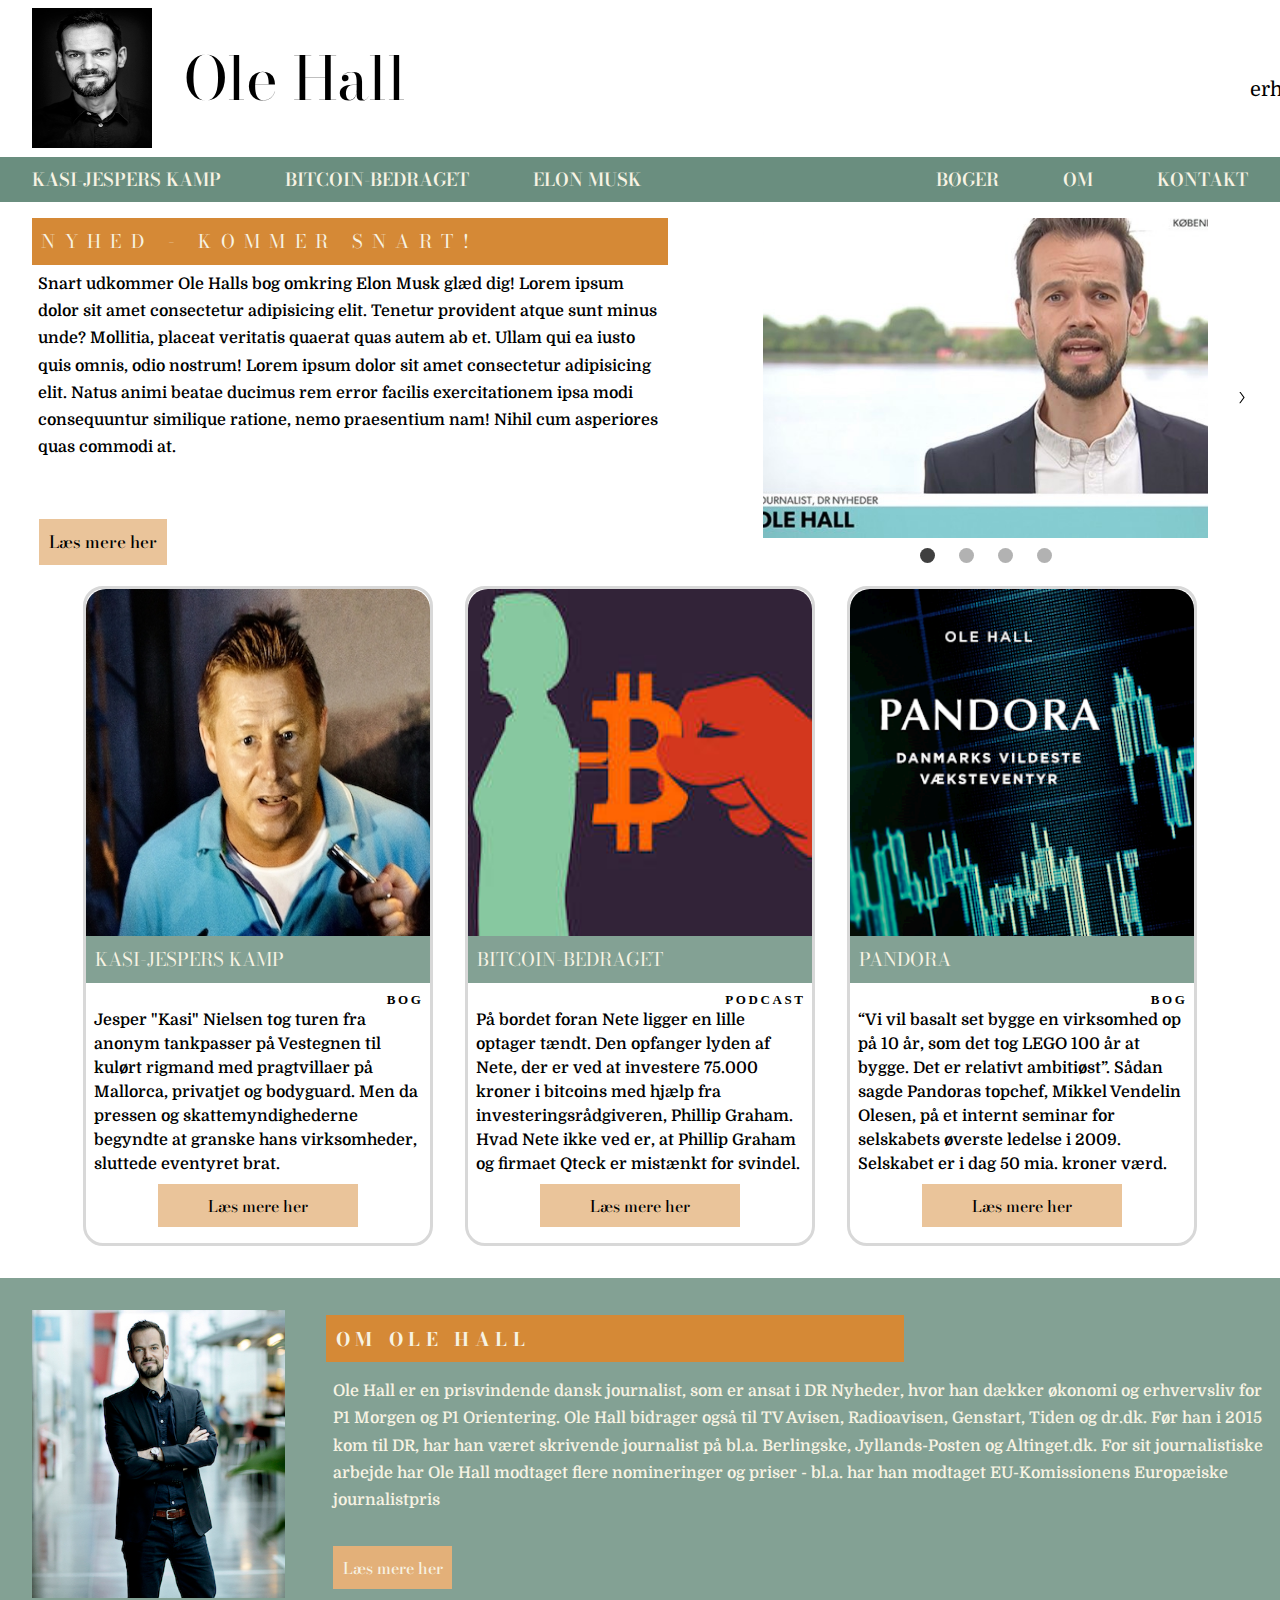
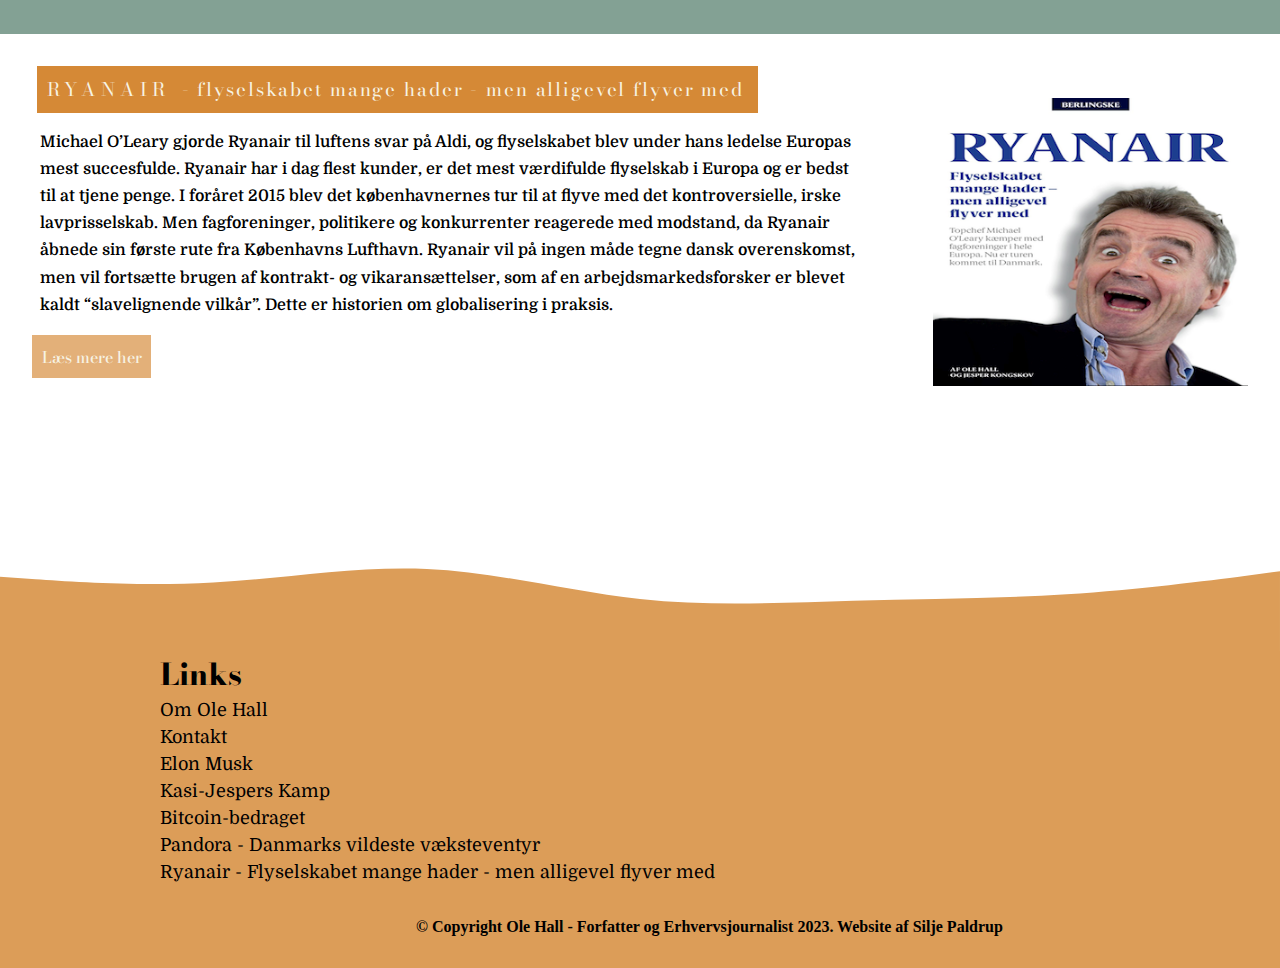
==== commit 0963dcd3: "start responsiv (frontpage+about + bitcoin +books)" ====
--- a/index.html
+++ b/index.html
@@ -15,14 +15,50 @@
         <div class="siteHeader__containerImg">
             <a href="./index.html" class="siteheader__frontpageLink">
                 <img class="siteHeader__img" src="./assets/images/ole+headshot.jpg"
-                    alt="Et billede af Ole Hall i sort og hvid">
+                    alt="Et billede af Ole Hall i sort og hvid"></a>
+                    <div class="frontpage__titleHeaderContainer">
                 <h1 class="siteHeader__title">Ole Hall</h1>
-            </a>
+            
             <h2 class="siteHeader__subtext">Forfatter & erhvervsjournalist</h2>
         </div>
-        <nav class="primaryNav">
-            <menu class="primaryNav__menu">
-                <div class="primaryNav__div">
+    </div>
+
+
+    <!-- Burgermenu til responsiv udgave af hjemmesiden -->
+    <a href="#content" class="sr-only">Spring til indholdet</a>
+    <div class="burgerNav__container"><button class="burgerMenuButton">
+        <span class="material-symbols-outlined">
+            menu
+            </span>
+        <span class="sr-only">Menu</span><span class="menu-text">
+        Menu</span>
+    </button></div>
+    
+        <nav class="burgerNav" aria-hidden="true">
+            
+                    
+                        <menu class="burgerNav__menu">
+                            <li class="burgerNav__menuItem"><a href="./kasi-jesper.html" class="burgerNav__link">Kasi-Jespers
+                                kamp</a></li>
+                        <li class="burgerNav__menuItem"><a href="./bitcoin.html"
+                                class="burgerNav__link">Bitcoin-bedraget</a></li>
+                        <li class="burgerNav__menuItem"><a href="./elon-musk.html" class="burgerNav__link">Elon Musk</a>
+                        </li>
+                    </div>
+                    <div class="burgerNav__div">
+                        <li class="burgerNav__menuItem-right"><a href="./books.html" class="burgerNav__link-right">Bøger</a>
+                        </li>
+                        <li class="burgerNav__menuItem-right"><a href="./about.html" class="burgerNav__link-right">Om</a></li>
+                        <li class="burgerNav__menuItem-right"><a href="./contact.html" class="burgerNav__link-right">Kontakt</a>
+                        </li>
+                        </menu>
+                    </nav>
+                
+
+                    <!-- Normal menu til desktop -->
+                    <nav class="primaryNav">
+                    <menu class="primaryNav__menu">
+                        <div class="primaryNav__div">
                     <li class="primaryNav__menuItem"><a href="./kasi-jesper.html" class="primaryNav__link">Kasi-Jespers
                             kamp</a></li>
                     <li class="primaryNav__menuItem"><a href="./bitcoin.html"
@@ -105,7 +141,7 @@
                         </button></a>
                 </div>
             </div>
-            <div class="frontpage__cards">
+            <div class="frontpage__cards bitcoin__cards">
                 <a href="./bitcoin.html"><img class="frontpage__cardsImg" src="./assets/images/bitcoin-full.jpeg"
                         alt="billedegrafik af bitcoin bedraget"></a>
                 <h3 class="frontpage__cardsTitle">Bitcoin-bedraget</h3>
@@ -163,20 +199,21 @@
                     <span class="frontpage__heroTitleLast--size">- Flyselskabet mange hader - men alligevel flyver
                         med</span>
                 </h3>
+                <h4 class="frontpage__ryanairSub">Flyselskabet mange hader - men alligevel flyver med.</h4>
                 <p class="hero__textLast">Michael O’Leary gjorde Ryanair til luftens svar på Aldi, og flyselskabet blev
                     under hans ledelse Europas mest succesfulde. Ryanair har i dag flest kunder, er det mest værdifulde
-                    flyselskab i Europa og er bedst til at tjene penge. I foråret 2015 blev det københavnernes tur til
+                    flyselskab i Europa og er bedst til at tjene penge. <span class="frontpage__ryanair"> I foråret 2015 blev det københavnernes tur til
                     at flyve med det kontroversielle, irske lavprisselskab. Men fagforeninger, politikere og
                     konkurrenter reagerede med modstand, da Ryanair åbnede sin første rute fra Københavns Lufthavn.
                     Ryanair vil på ingen måde tegne dansk overenskomst, men vil fortsætte brugen af kontrakt- og
                     vikaransættelser, som af en arbejdsmarkedsforsker er blevet kaldt “slavelignende vilkår”. Dette er
-                    historien om globalisering i praksis.
+                    historien om globalisering i praksis.</span>
                 </p>
                 <a href="./ryanair.html"><button class="hero__buttonLast">
                         <p class="hero__buttonText">Læs mere her</p>
                     </button></a>
             </div>
-            <a href="./ryanair.html"> <img class="hero__img" src="./assets/images/ryanair-cover.png"
+            <a href="./ryanair.html"> <img class="hero__img ryanair__img" src="./assets/images/ryanair-cover.png"
                     alt="cover af bogen omkring Ryanair"></a>
         </section>
     </main>
@@ -208,6 +245,7 @@
             </div>
     </footer>
     <script src="./assets/script/slider.js" defer></script>
+    <script src="./assets/script/burgermenu.js" defer></script>
    
 </body>
 
--- a/style.css
+++ b/style.css
@@ -15,7 +15,9 @@
 @import url("./assets/css/about.css");
 @import url("./assets/css/contact.css");
 @import url("./assets/css/thankyou.css");
-/* fonts */
+@import url("./assets/css/sr-only.css");
+/* fonts & icons */
 @import url('https://fonts.googleapis.com/css2?family=Bodoni+Moda:ital,wght@0,400;0,500;0,600;0,700;0,800;0,900;1,400;1,500;1,600;1,700;1,800;1,900&family=Domine:wght@400;500;600;700&display=swap');
 @import url('https://fonts.cdnfonts.com/css/trade-gothic-lt-std');
+@import url("https://fonts.googleapis.com/css2?family=Material+Symbols+Outlined:opsz,wght,FILL,GRAD@48,400,0,0"); 
 
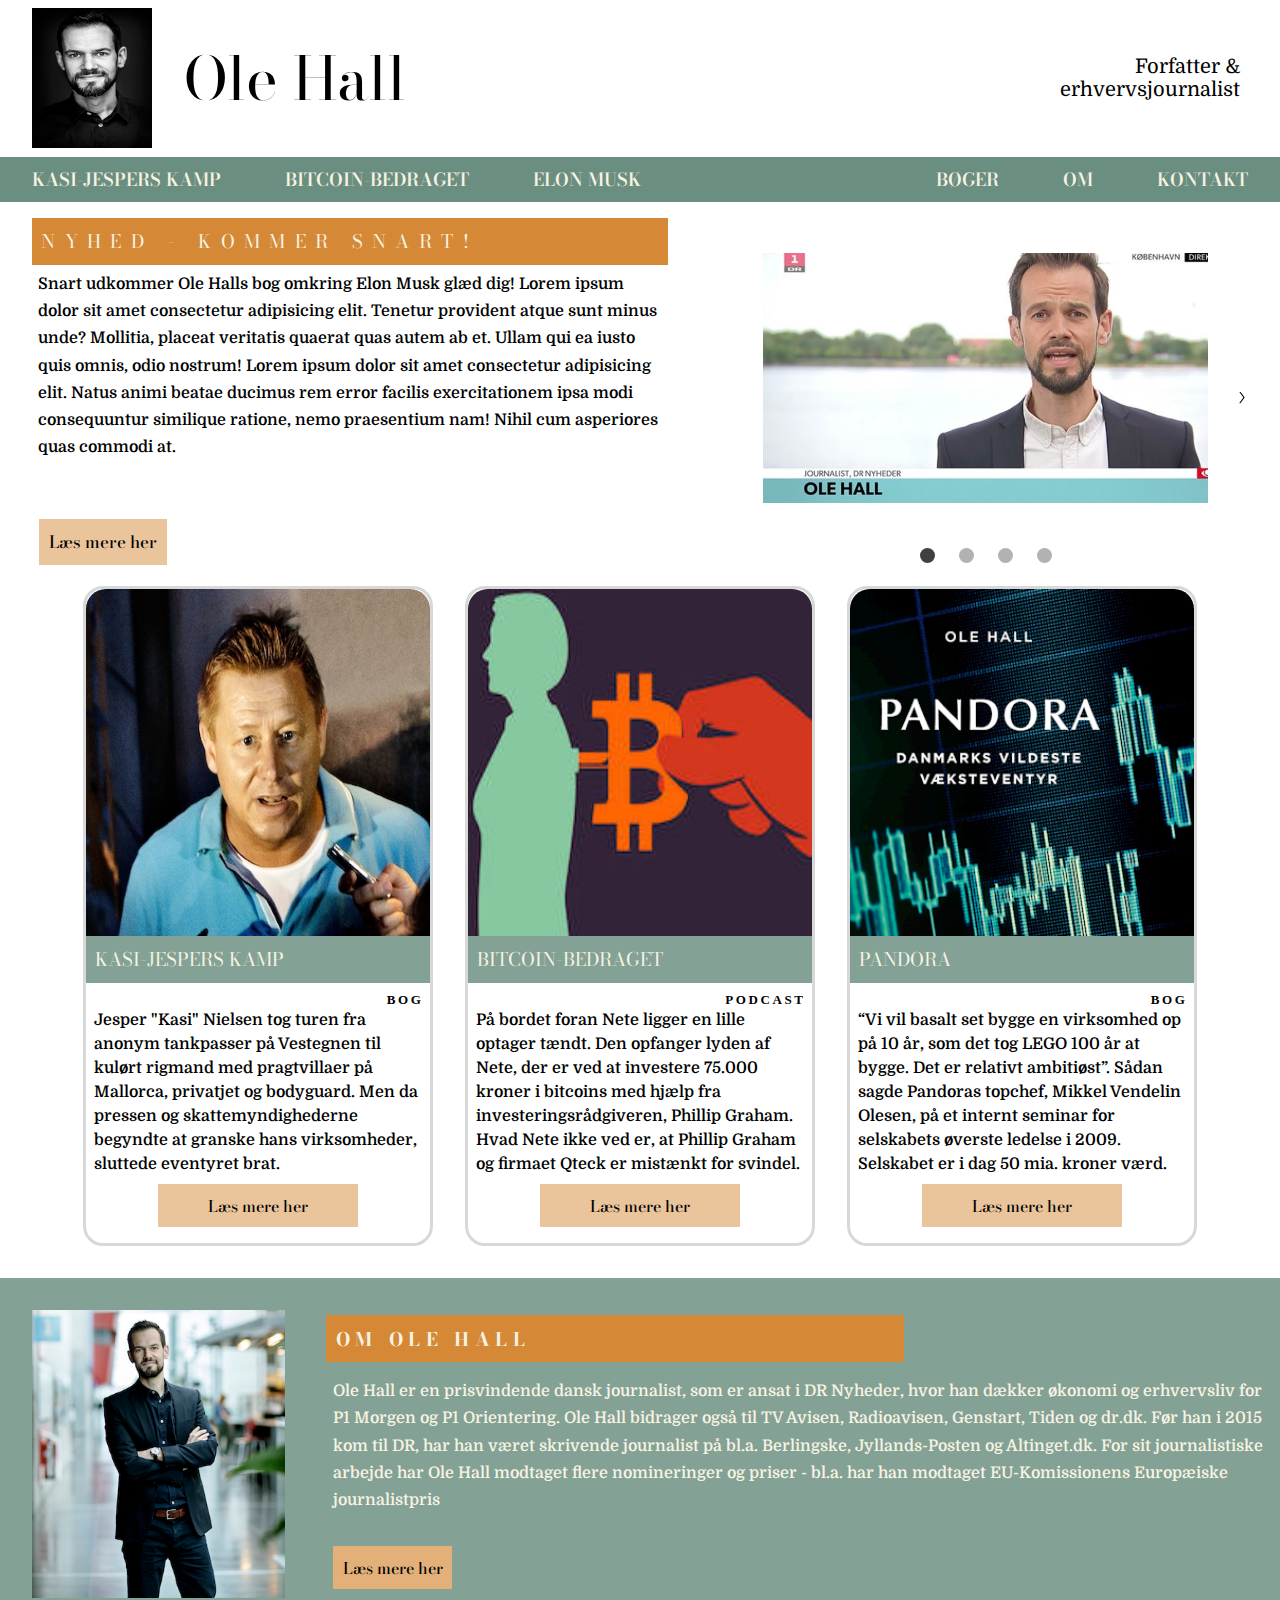
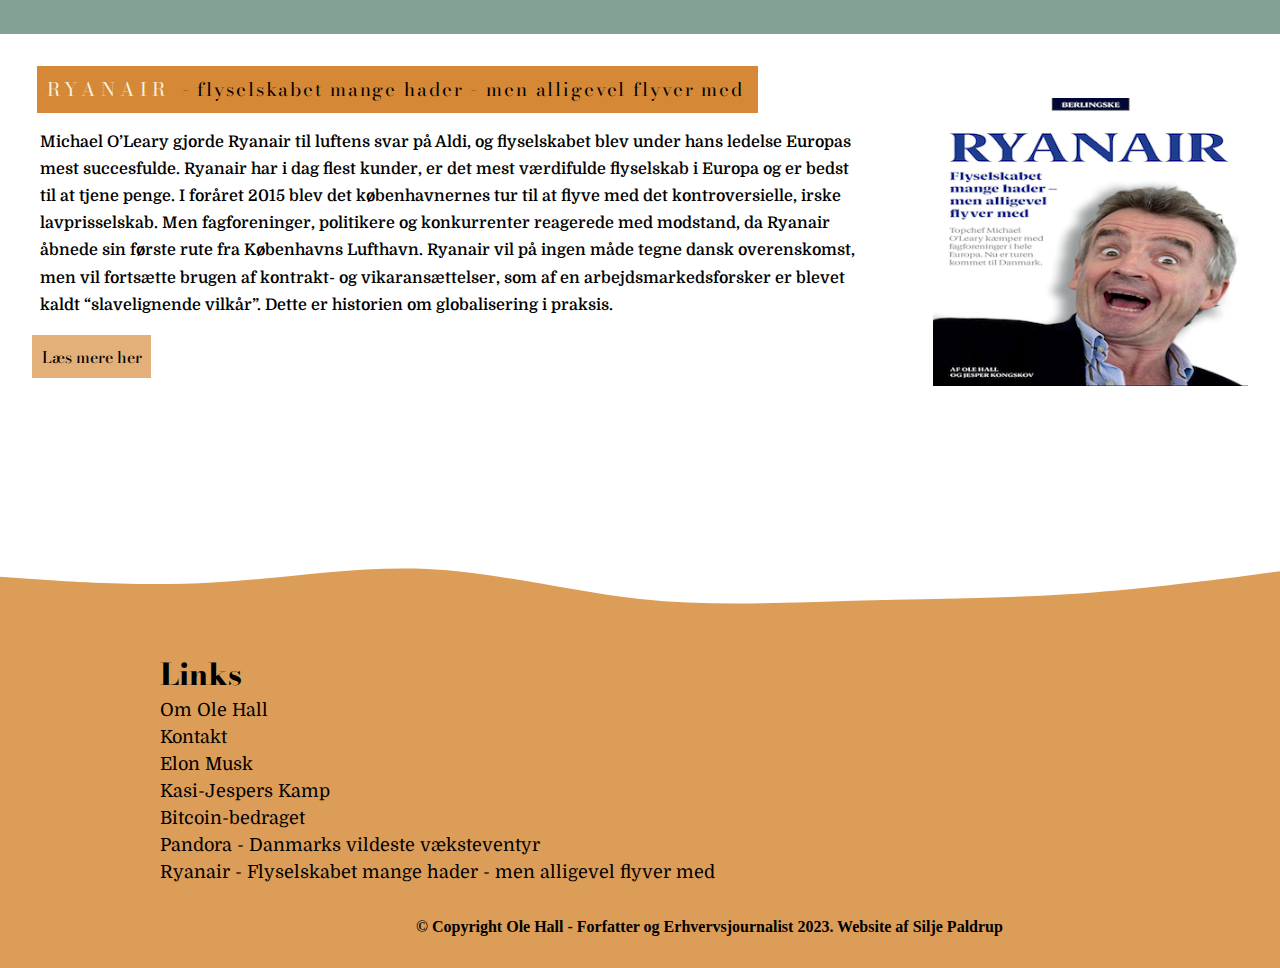
==== commit 2603f982: "Make small edits" ====
--- a/index.html
+++ b/index.html
@@ -194,7 +194,7 @@
             </div>
         </section>
         <section class="frontpage__heroContainerLast">
-            <div class="hero__textContainer">
+            <div class="hero__textContainerLast">
                 <h3 class="frontpage__heroTitleLast">Ryanair
                     <span class="frontpage__heroTitleLast--size">- Flyselskabet mange hader - men alligevel flyver
                         med</span>
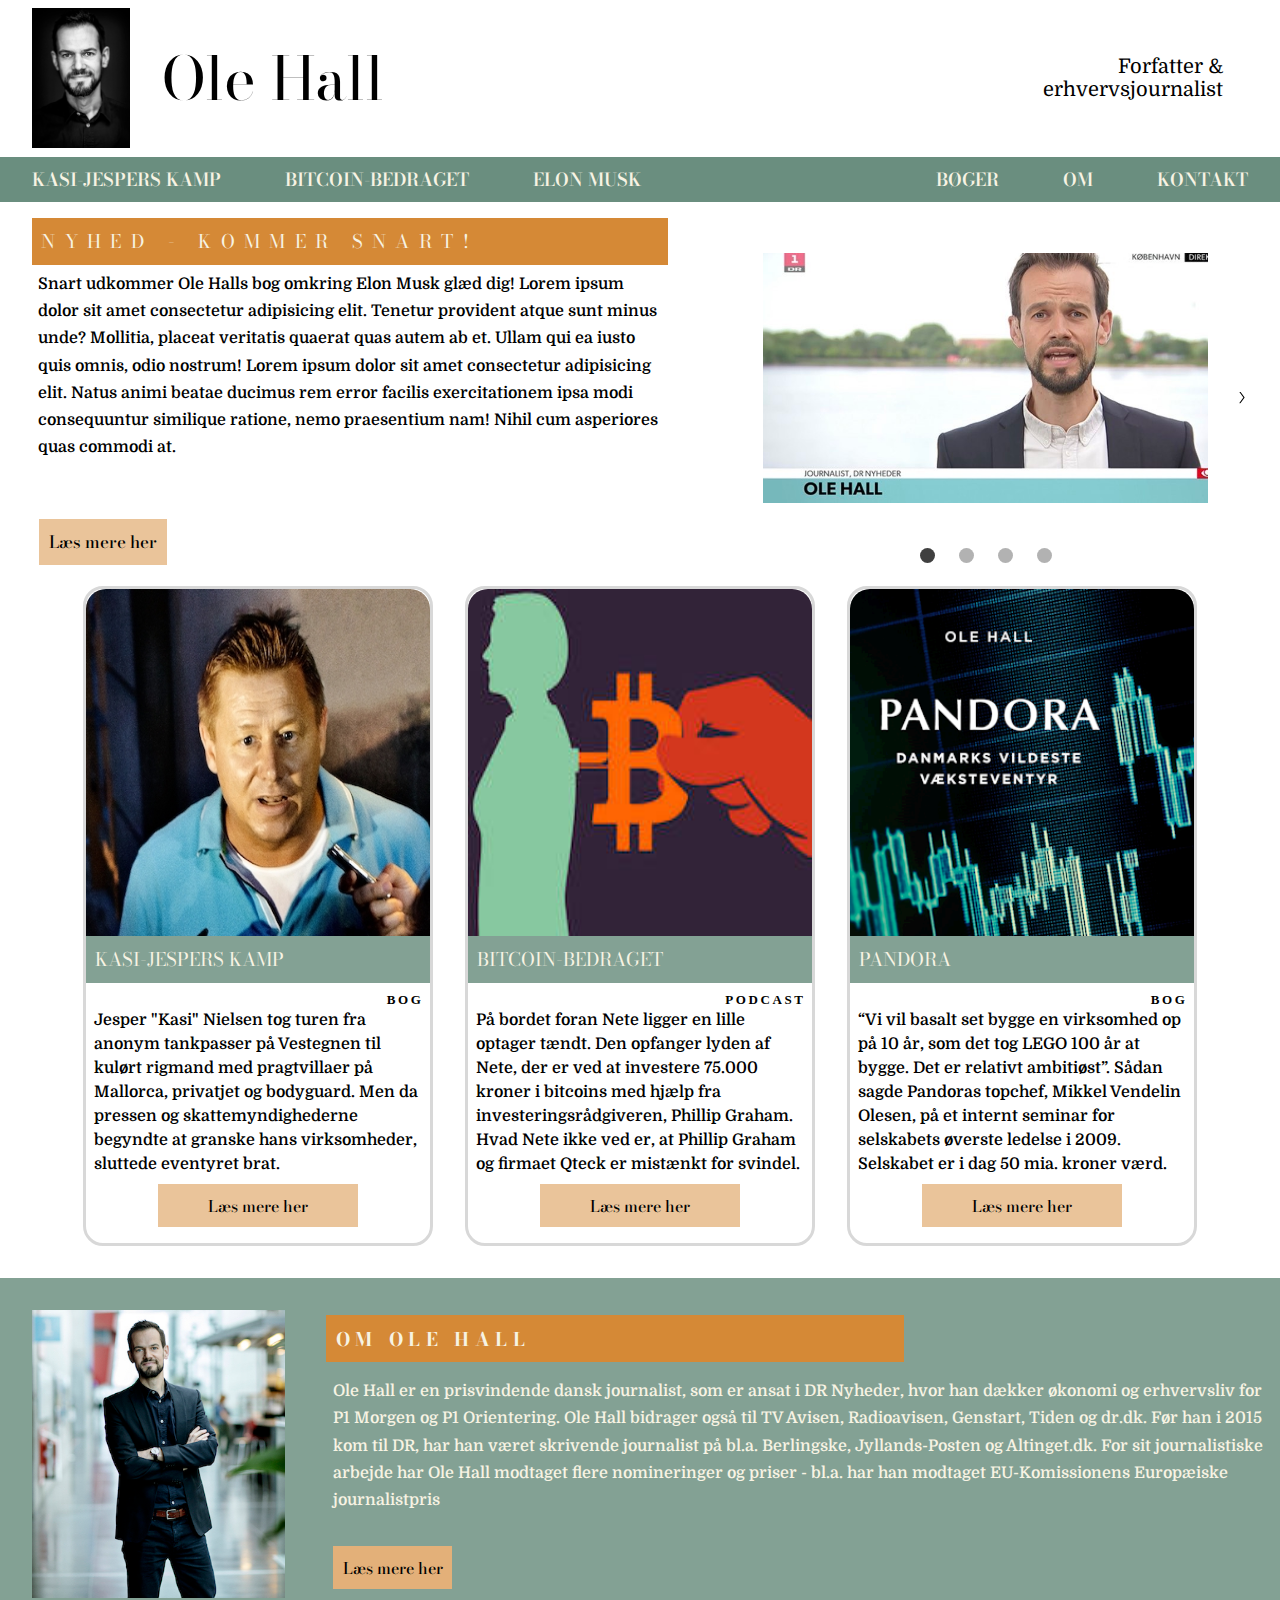
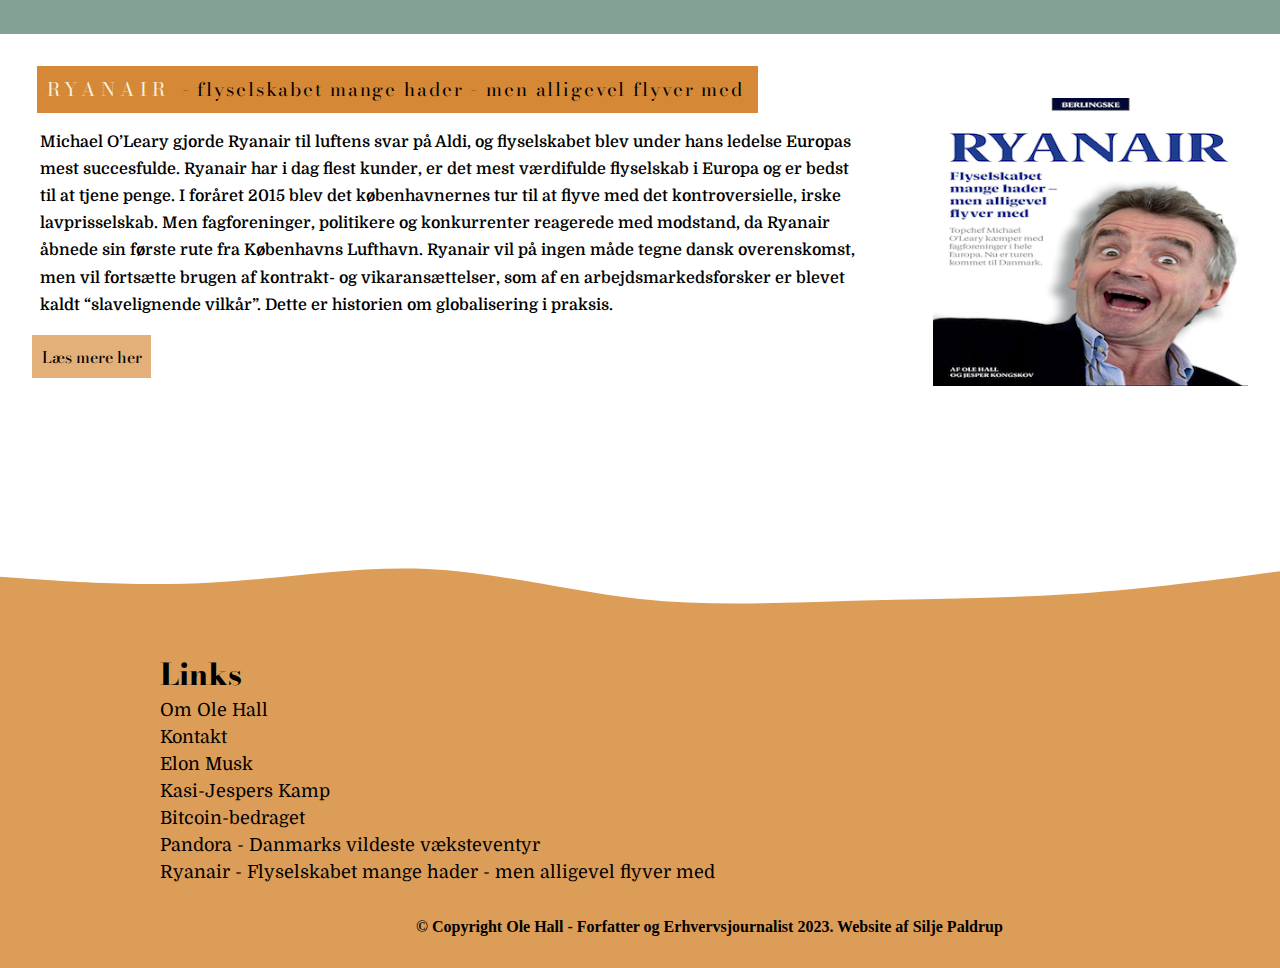
==== commit c345e79a: "overflow on mobile hidden" ====
--- a/index.html
+++ b/index.html
@@ -4,7 +4,7 @@
 <head>
     <meta charset="UTF-8">
     <meta http-equiv="X-UA-Compatible" content="IE=edge">
-    <meta name="viewport" content="width=device-width, initial-scale=1.0">
+    <meta name="viewport" content="width=device-width, minimum-scale=1.0">
     <title>Indie projekt</title>
     <script src="https://kit.fontawesome.com/2946442f60.js" crossorigin="anonymous" defer></script>
     <link rel="stylesheet" href="style.css">
